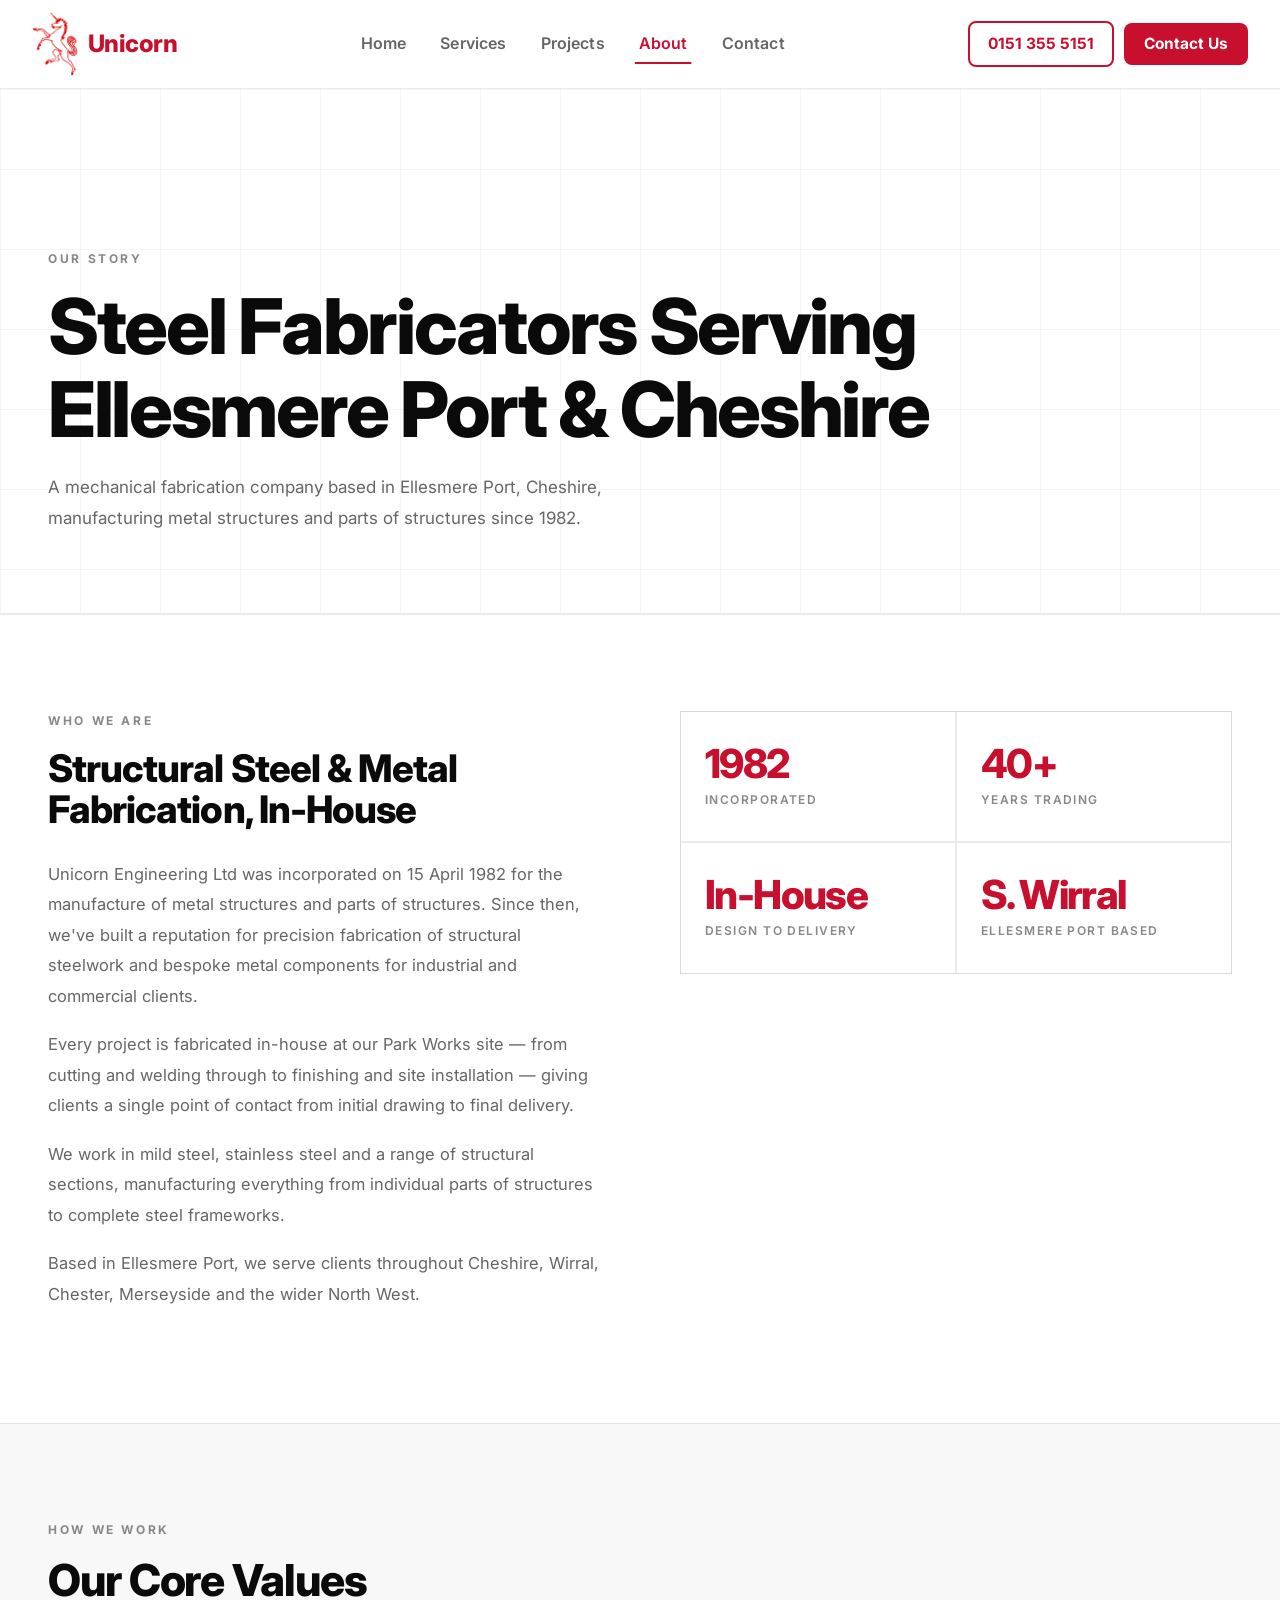
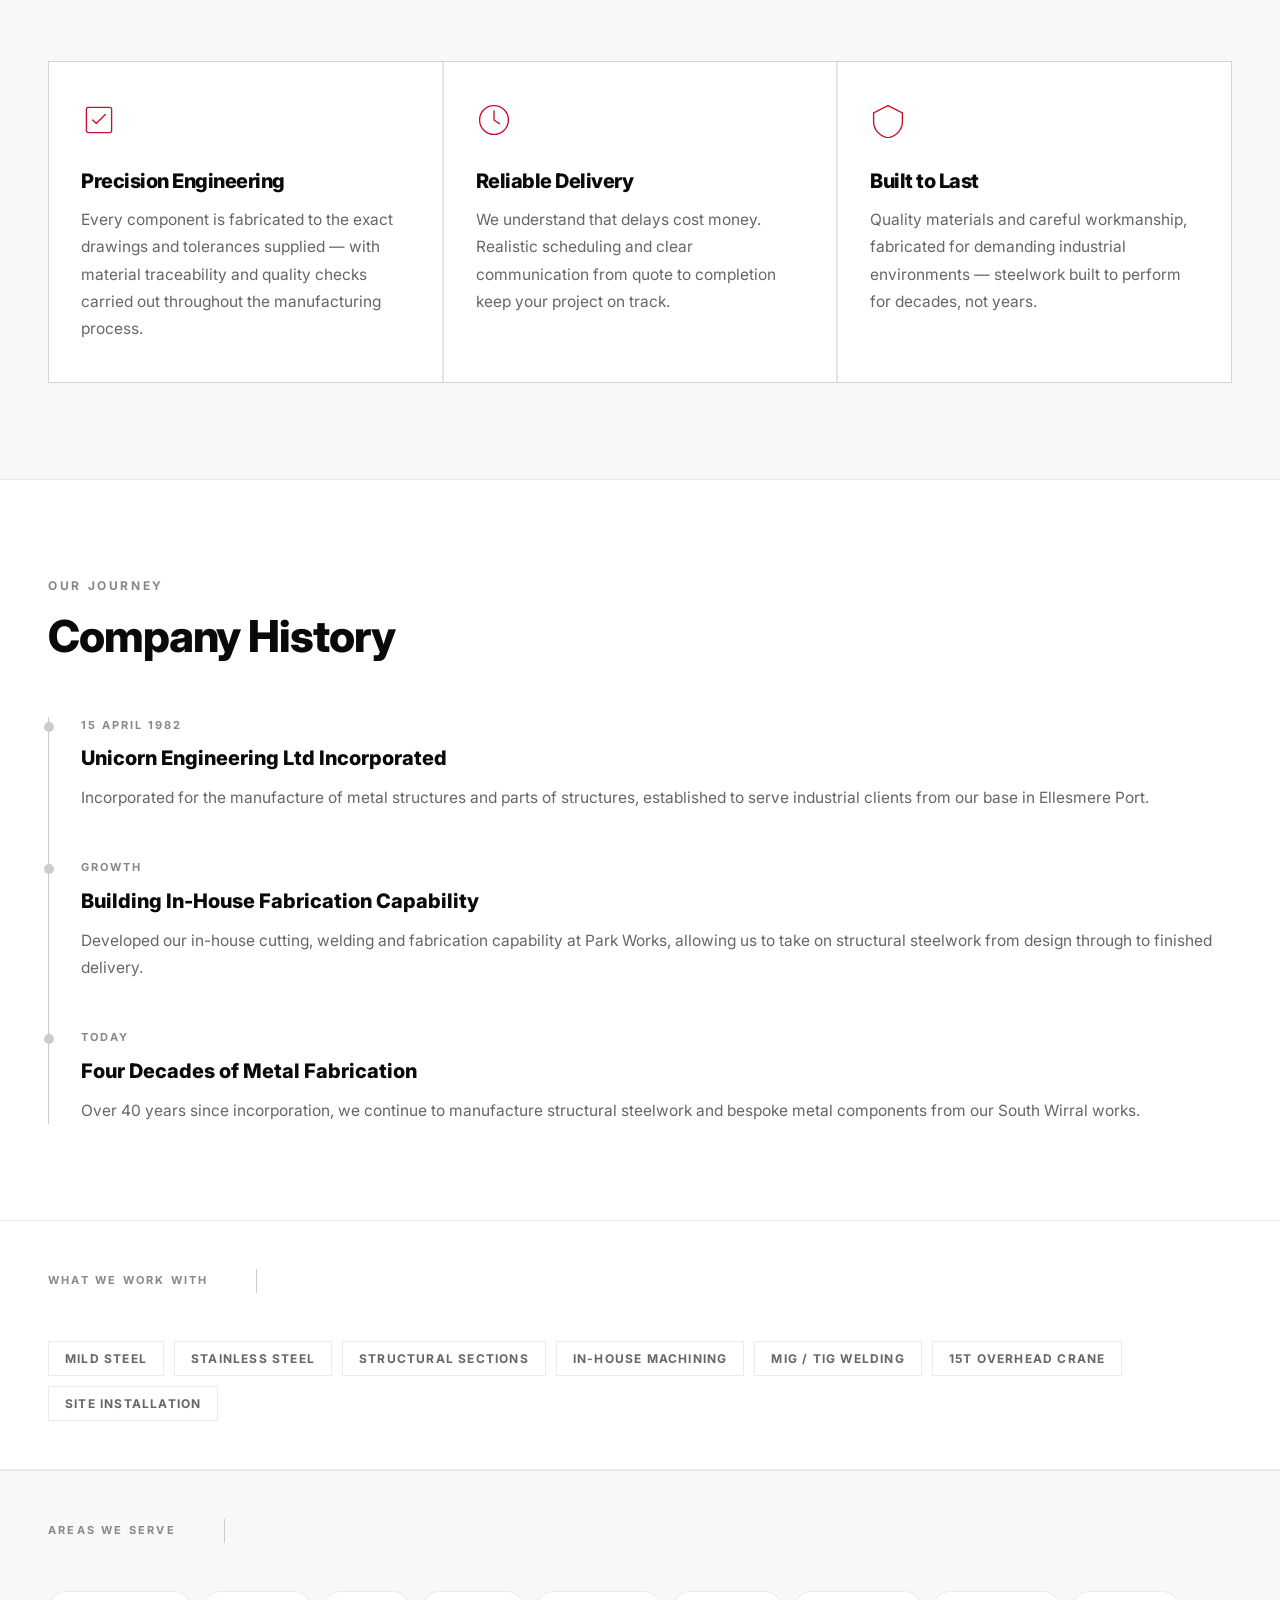
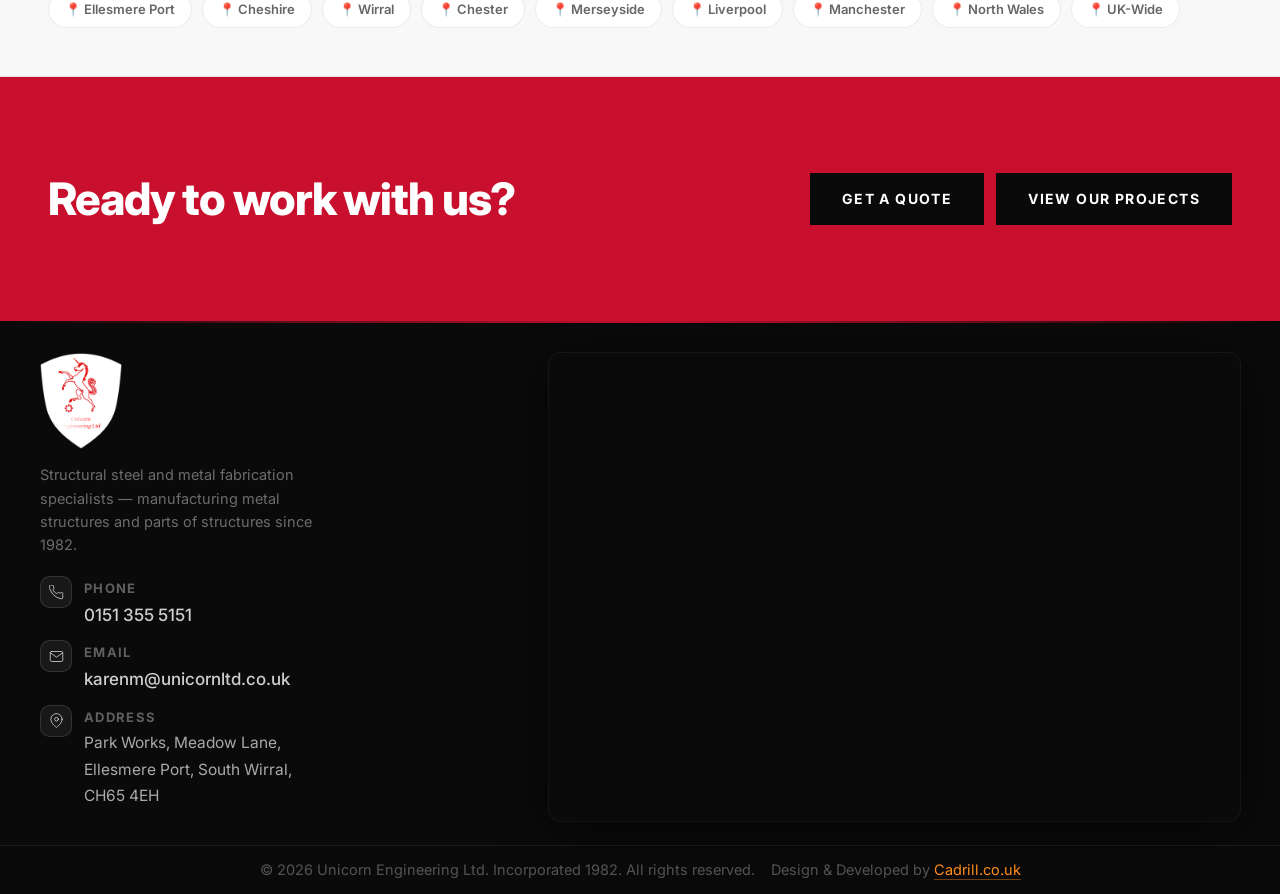
==== about.html @ fc89bd26 "SEO: add Ellesmere Port alongside Cheshire in titles and H1s Titles/H1s previously led with Cheshire" ====
<!DOCTYPE html>
<html lang="en">
<head>
  <meta charset="UTF-8" />
  <meta name="viewport" content="width=device-width, initial-scale=1.0" />
  <title>About Us — Steel Fabricators Serving Ellesmere Port &amp; Cheshire | Unicorn Engineering Ltd</title>
  <meta name="description" content="Unicorn Engineering Ltd — incorporated 15 April 1982, manufacturing metal structures and parts of structures from our Ellesmere Port works, serving Cheshire, Wirral and the North West." />
  <link rel="canonical" href="https://www.unicorn-ltd.co.uk/about" />
  <meta property="og:type" content="website" />
  <meta property="og:url" content="https://www.unicorn-ltd.co.uk/about" />
  <meta property="og:title" content="About Us — Steel Fabricators Serving Ellesmere Port &amp; Cheshire | Unicorn Engineering Ltd" />
  <meta property="og:description" content="Unicorn Engineering Ltd — incorporated 15 April 1982, manufacturing metal structures and parts of structures from our Ellesmere Port works, serving Cheshire, Wirral and the North West." />
  <meta property="og:image" content="https://www.unicorn-ltd.co.uk/images/og-image.png" />
  <meta property="og:image:width" content="1200" />
  <meta property="og:image:height" content="1200" />
  <meta name="twitter:card" content="summary_large_image" />
  <meta name="twitter:title" content="About Us — Steel Fabricators Serving Ellesmere Port &amp; Cheshire | Unicorn Engineering Ltd" />
  <meta name="twitter:description" content="Unicorn Engineering Ltd — incorporated 15 April 1982, manufacturing metal structures and parts of structures from our Ellesmere Port works, serving Cheshire, Wirral and the North West." />
  <meta name="twitter:image" content="https://www.unicorn-ltd.co.uk/images/og-image.png" />
  <link rel="stylesheet" href="css/style.css" />
  <link rel="icon" type="image/png" href="images/icon-unicorn.png" />
  <link href="https://fonts.googleapis.com/css2?family=Inter:wght@400;500;600;700;800&display=swap" rel="stylesheet" />
  <script type="application/ld+json">
  {
    "@context": "https://schema.org",
    "@type": "LocalBusiness",
    "@id": "https://www.unicorn-ltd.co.uk/#business",
    "name": "Unicorn Engineering Ltd",
    "image": "https://www.unicorn-ltd.co.uk/images/og-image.png",
    "url": "https://www.unicorn-ltd.co.uk/",
    "telephone": "+441513555151",
    "email": "karenm@unicornltd.co.uk",
    "description": "Unicorn Engineering Ltd manufactures metal structures and parts of structures in-house at Park Works, Ellesmere Port, Cheshire — structural steel fabrication, mechanical site and workshop services, and in-house machining since 1982.",
    "address": {
      "@type": "PostalAddress",
      "streetAddress": "Park Works, Meadow Lane",
      "addressLocality": "Ellesmere Port",
      "addressRegion": "Cheshire",
      "postalCode": "CH65 4EH",
      "addressCountry": "GB"
    },
    "areaServed": [
      { "@type": "AdministrativeArea", "name": "Cheshire" },
      "Ellesmere Port",
      "Wirral",
      "Chester",
      "Merseyside",
      "Liverpool",
      "Manchester",
      "North Wales"
    ],
    "openingHoursSpecification": {
      "@type": "OpeningHoursSpecification",
      "dayOfWeek": ["Monday", "Tuesday", "Wednesday", "Thursday", "Friday"],
      "opens": "07:00",
      "closes": "16:00"
    },
    "foundingDate": "1982-04-15"
  }
  </script>
</head>
<body>

  <header class="header">
    <div class="header__inner">
      <a href="/" class="header__logo">
        <img src="images/logo-unicorn-icon-red.png" alt="Unicorn Engineering Ltd" />
        <span class="header__logo-text">Unicorn</span>
      </a>
      <nav class="nav">
        <ul class="nav__list">
          <li><a href="/"    class="nav__link">Home</a></li>
          <li><a href="/services" class="nav__link">Services</a></li>
          <li><a href="/projects" class="nav__link">Projects</a></li>
          <li><a href="/about"    class="nav__link nav__link--active">About</a></li>
          <li><a href="/contact"  class="nav__link">Contact</a></li>
        </ul>
      </nav>
      <div class="header__actions">
        <a href="tel:+441513555151" class="header__phone">0151 355 5151</a>
        <a href="/contact" class="header__cta">Contact Us</a>
        <button class="header__burger" aria-label="Menu" onclick="openMobileNav()"><span></span><span></span><span></span></button>
      </div>
    </div>
  </header>

  <div class="mobile-nav" id="mobileNav">
    <div class="mobile-nav__head">
      <img src="images/logo-unicorn.png" class="mobile-nav__logo" alt="Unicorn Engineering Ltd" />
      <button class="mobile-nav__close" onclick="closeMobileNav()" aria-label="Close menu">✕</button>
    </div>
    <nav class="mobile-nav__links">
      <a href="/"    class="mobile-nav__link">Home</a>
      <a href="/services" class="mobile-nav__link">Services</a>
      <a href="/projects" class="mobile-nav__link">Projects</a>
      <a href="/about"    class="mobile-nav__link mobile-nav__link--active">About</a>
      <a href="/contact"  class="mobile-nav__link">Contact</a>
    </nav>
    <div class="mobile-nav__footer">
      <a href="tel:+441513555151" class="mobile-nav__phone">0151 355 5151</a>
      <a href="/contact" class="mobile-nav__cta">Contact Us</a>
    </div>
  </div>


  <section class="page-hero">
    <div class="container page-hero__inner">
      <span class="eyebrow">Our Story</span>
      <h1 class="page-hero__title">Steel Fabricators Serving Ellesmere Port &amp; Cheshire</h1>
      <p class="page-hero__sub">A mechanical fabrication company based in Ellesmere Port, Cheshire, manufacturing metal structures and parts of structures since 1982.</p>
    </div>
  </section>

  <!-- INTRO -->
  <section class="about-intro">
    <div class="container">
      <div class="about-intro__inner">
        <div>
          <span class="eyebrow">Who We Are</span>
          <h2 class="about-intro__title">Structural Steel &amp; Metal Fabrication, In-House</h2>
          <p class="about-intro__body">Unicorn Engineering Ltd was incorporated on 15 April 1982 for the manufacture of metal structures and parts of structures. Since then, we've built a reputation for precision fabrication of structural steelwork and bespoke metal components for industrial and commercial clients.</p>
          <p class="about-intro__body">Every project is fabricated in-house at our Park Works site — from cutting and welding through to finishing and site installation — giving clients a single point of contact from initial drawing to final delivery.</p>
          <p class="about-intro__body">We work in mild steel, stainless steel and a range of structural sections, manufacturing everything from individual parts of structures to complete steel frameworks.</p>
          <p class="about-intro__body">Based in Ellesmere Port, we serve clients throughout Cheshire, Wirral, Chester, Merseyside and the wider North West.</p>
        </div>
        <div class="about-mini-stats">
          <div class="about-mini-stat">
            <div class="about-mini-stat__num">1982</div>
            <div class="about-mini-stat__label">Incorporated</div>
          </div>
          <div class="about-mini-stat">
            <div class="about-mini-stat__num">40+</div>
            <div class="about-mini-stat__label">Years Trading</div>
          </div>
          <div class="about-mini-stat">
            <div class="about-mini-stat__num">In-House</div>
            <div class="about-mini-stat__label">Design to Delivery</div>
          </div>
          <div class="about-mini-stat">
            <div class="about-mini-stat__num">S. Wirral</div>
            <div class="about-mini-stat__label">Ellesmere Port Based</div>
          </div>
        </div>
      </div>
    </div>
  </section>

  <!-- VALUES -->
  <section class="values-section">
    <div class="container">
      <span class="eyebrow">How We Work</span>
      <h2 style="font-size:clamp(28px,3.5vw,44px); font-weight:800; color:var(--black); letter-spacing:-0.025em;">Our Core Values</h2>
      <div class="values-grid">
        <div class="value-card">
          <svg class="value-card__icon" viewBox="0 0 40 40" fill="none">
            <rect x="6" y="6" width="28" height="28" rx="2" stroke="currentColor" stroke-width="1.5"/>
            <path d="M13 20l4 4 10-10" stroke="currentColor" stroke-width="1.5" stroke-linecap="round" stroke-linejoin="round"/>
          </svg>
          <h3 class="value-card__title">Precision Engineering</h3>
          <p class="value-card__body">Every component is fabricated to the exact drawings and tolerances supplied — with material traceability and quality checks carried out throughout the manufacturing process.</p>
        </div>
        <div class="value-card">
          <svg class="value-card__icon" viewBox="0 0 40 40" fill="none">
            <circle cx="20" cy="20" r="16" stroke="currentColor" stroke-width="1.5"/>
            <path d="M20 10v10l6 4" stroke="currentColor" stroke-width="1.5" stroke-linecap="round"/>
          </svg>
          <h3 class="value-card__title">Reliable Delivery</h3>
          <p class="value-card__body">We understand that delays cost money. Realistic scheduling and clear communication from quote to completion keep your project on track.</p>
        </div>
        <div class="value-card">
          <svg class="value-card__icon" viewBox="0 0 40 40" fill="none">
            <path d="M20 4L4 12v10c0 9 7 16 16 18 9-2 16-9 16-18V12L20 4z" stroke="currentColor" stroke-width="1.5"/>
          </svg>
          <h3 class="value-card__title">Built to Last</h3>
          <p class="value-card__body">Quality materials and careful workmanship, fabricated for demanding industrial environments — steelwork built to perform for decades, not years.</p>
        </div>
      </div>
    </div>
  </section>

  <!-- TIMELINE -->
  <section class="timeline-section">
    <div class="container">
      <span class="eyebrow">Our Journey</span>
      <h2 style="font-size:clamp(28px,3.5vw,44px); font-weight:800; color:var(--black); letter-spacing:-0.025em;">Company History</h2>
      <div class="timeline">
        <div class="tl-item">
          <div class="tl-item__year">15 April 1982</div>
          <div class="tl-item__title">Unicorn Engineering Ltd Incorporated</div>
          <div class="tl-item__body">Incorporated for the manufacture of metal structures and parts of structures, established to serve industrial clients from our base in Ellesmere Port.</div>
        </div>
        <div class="tl-item">
          <div class="tl-item__year">Growth</div>
          <div class="tl-item__title">Building In-House Fabrication Capability</div>
          <div class="tl-item__body">Developed our in-house cutting, welding and fabrication capability at Park Works, allowing us to take on structural steelwork from design through to finished delivery.</div>
        </div>
        <div class="tl-item">
          <div class="tl-item__year">Today</div>
          <div class="tl-item__title">Four Decades of Metal Fabrication</div>
          <div class="tl-item__body">Over 40 years since incorporation, we continue to manufacture structural steelwork and bespoke metal components from our South Wirral works.</div>
        </div>
      </div>
    </div>
  </section>

  <!-- CAPABILITIES -->
  <section class="certs-strip">
    <div class="container">
      <div class="certs-strip__inner">
        <span class="certs-strip__label">What We Work With</span>
        <div class="certs-strip__divider"></div>
        <div class="certs-strip__items">
          <span class="cert-badge">Mild Steel</span>
          <span class="cert-badge">Stainless Steel</span>
          <span class="cert-badge">Structural Sections</span>
          <span class="cert-badge">In-House Machining</span>
          <span class="cert-badge">MIG / TIG Welding</span>
          <span class="cert-badge">15T Overhead Crane</span>
          <span class="cert-badge">Site Installation</span>
        </div>
      </div>
    </div>
  </section>

  <section class="areas-strip">
    <div class="container">
      <div class="areas-strip__inner">
        <span class="areas-strip__label">Areas We Serve</span>
        <div class="areas-strip__divider"></div>
        <div class="areas-strip__items">
          <span class="area-badge">📍 Ellesmere Port</span>
          <span class="area-badge">📍 Cheshire</span>
          <span class="area-badge">📍 Wirral</span>
          <span class="area-badge">📍 Chester</span>
          <span class="area-badge">📍 Merseyside</span>
          <span class="area-badge">📍 Liverpool</span>
          <span class="area-badge">📍 Manchester</span>
          <span class="area-badge">📍 North Wales</span>
          <span class="area-badge">📍 UK-Wide</span>
        </div>
      </div>
    </div>
  </section>

  <section class="cta-band">
    <div class="container">
      <div class="cta-band__inner">
        <h2 class="cta-band__title">Ready to work with us?</h2>
        <div class="cta-band__actions">
          <a href="/contact" class="btn btn--dark">Get a Quote</a>
          <a href="/projects" class="btn btn--dark" style="border-color:rgba(0,0,0,0.15);">View Our Projects</a>
        </div>
      </div>
    </div>
  </section>

  <footer class="footer">
    <div class="footer__inner">
      <div class="footer__contact">
        <img src="images/logo-unicorn-footer.png" class="footer__logo" alt="Unicorn Engineering Ltd" />
        <p class="footer__tagline">Structural steel and metal fabrication specialists — manufacturing metal structures and parts of structures since 1982.</p>
        <a href="tel:+441513555151" class="footer__contact-item">
          <span class="footer__contact-icon">
            <svg viewBox="0 0 24 24" fill="none" width="15" height="15" stroke="currentColor" stroke-width="1.5" stroke-linecap="round" stroke-linejoin="round"><path d="M22 16.92v3a2 2 0 01-2.18 2 19.79 19.79 0 01-8.63-3.07A19.5 19.5 0 013.07 9.8 19.79 19.79 0 01.04 1.22 2 2 0 012 .04h3a2 2 0 012 1.72 12.84 12.84 0 00.7 2.81 2 2 0 01-.45 2.11L6.09 7.91a16 16 0 006 6l1.27-1.27a2 2 0 012.11-.45 12.84 12.84 0 002.81.7A2 2 0 0122 14.92z"/></svg>
          </span>
          <span class="footer__contact-text">
            <span class="footer__label">Phone</span>
            <span class="footer__value">0151 355 5151</span>
          </span>
        </a>
        <a href="mailto:karenm@unicornltd.co.uk" class="footer__contact-item">
          <span class="footer__contact-icon">
            <svg viewBox="0 0 24 24" fill="none" width="15" height="15" stroke="currentColor" stroke-width="1.5" stroke-linecap="round" stroke-linejoin="round"><path d="M4 4h16c1.1 0 2 .9 2 2v12c0 1.1-.9 2-2 2H4c-1.1 0-2-.9-2-2V6c0-1.1.9-2 2-2z"/><polyline points="22,6 12,13 2,6"/></svg>
          </span>
          <span class="footer__contact-text">
            <span class="footer__label">Email</span>
            <span class="footer__value">karenm@unicornltd.co.uk</span>
          </span>
        </a>
        <div class="footer__contact-item">
          <span class="footer__contact-icon">
            <svg viewBox="0 0 24 24" fill="none" width="15" height="15" stroke="currentColor" stroke-width="1.5" stroke-linecap="round" stroke-linejoin="round"><path d="M21 10c0 7-9 13-9 13S3 17 3 10a9 9 0 1118 0z"/><circle cx="12" cy="10" r="3"/></svg>
          </span>
          <span class="footer__contact-text">
            <span class="footer__label">Address</span>
            <address class="footer__address">Park Works, Meadow Lane,<br />Ellesmere Port, South Wirral,<br />CH65 4EH</address>
          </span>
        </div>
      </div>
      <div class="footer__map">
        <iframe src="https://www.google.com/maps?cid=5443946622606818586&z=17&output=embed" width="100%" height="100%" style="border:0;" allowfullscreen="" loading="lazy" referrerpolicy="no-referrer-when-downgrade"></iframe>
      </div>
    </div>

    <div class="footer__bottom" style="justify-content:center; gap:16px; flex-wrap:wrap;">
      <p>&copy; 2026 Unicorn Engineering Ltd. Incorporated 1982. All rights reserved.</p>
      <p>Design &amp; Developed by <a href="https://cadrill.co.uk" class="footer__policy-link" target="_blank" rel="noopener">Cadrill.co.uk</a></p>
    </div>
  </footer>

  <script>
    function openMobileNav() {
      document.getElementById('mobileNav').classList.add('is-open');
      document.body.style.overflow = 'hidden';
    }
    function closeMobileNav() {
      document.getElementById('mobileNav').classList.remove('is-open');
      document.body.style.overflow = '';
    }
  </script>
</body>
</html>
---- css/style.css ----
/* ======================================
   UNICORN ENGINEERING LTD — Global Styles
   Clean White Industrial — Red
   ====================================== */

*, *::before, *::after { box-sizing: border-box; margin: 0; padding: 0; }

:root {
  --black:   #0a0a0a;
  --dark:    #111111;
  --grey-8:  #1a1a1a;
  --grey-6:  #444444;
  --grey-5:  #666666;
  --grey-4:  #888888;
  --grey-3:  #aaaaaa;
  --grey-2:  #cccccc;
  --grey-1:  #f0f0f0;
  --grey-0:  #f8f8f8;
  --white:   #ffffff;
  --border:  rgba(0,0,0,0.08);
  --border-s: rgba(0,0,0,0.05);
  --primary:      #c8102e;
  --primary-dark: #96001f;
}

html { scroll-behavior: smooth; }

body {
  font-family: 'Inter', 'Helvetica Neue', Arial, sans-serif;
  font-size: 18px;
  line-height: 1.6;
  color: var(--black);
  background: var(--white);
  -webkit-font-smoothing: antialiased;
}

img { display: block; max-width: 100%; }
a { color: inherit; text-decoration: none; }
address { font-style: normal; }

h1, h2, h3, h4 { line-height: 1.08; letter-spacing: -0.025em; }

.container {
  max-width: 1280px;
  margin: 0 auto;
  padding: 0 48px;
}

/* ── Eyebrow ── */
.eyebrow {
  font-size: 12px;
  font-weight: 700;
  letter-spacing: 0.22em;
  text-transform: uppercase;
  color: var(--grey-4);
  display: block;
  margin-bottom: 18px;
}
.eyebrow--light { color: var(--grey-4); }

/* ── Buttons ── */
.btn {
  display: inline-flex;
  align-items: center;
  gap: 10px;
  padding: 15px 32px;
  font-size: 14px;
  font-weight: 700;
  letter-spacing: 0.1em;
  text-transform: uppercase;
  border: none;
  cursor: pointer;
  transition: all 0.22s;
  white-space: nowrap;
  text-decoration: none;
}
.btn--white {
  background: var(--black);
  color: var(--white);
}
.btn--white:hover { background: var(--grey-8); transform: translateY(-1px); }
.btn--ghost {
  background: transparent;
  color: var(--black);
  border: 1.5px solid rgba(0,0,0,0.2);
}
.btn--ghost:hover { border-color: var(--primary); color: var(--primary); background: rgba(200,16,46,0.04); }
.btn--dark {
  background: var(--black);
  color: var(--white);
}
.btn--dark:hover { background: var(--grey-8); transform: translateY(-1px); }
.btn--outline-dark {
  background: transparent;
  color: #ffffff;
  border: 1.5px solid rgba(255,255,255,0.3);
}
.btn--outline-dark:hover { border-color: #ffffff; background: rgba(255,255,255,0.08); }

/* ======================================
   HEADER / NAV
   ====================================== */

.header {
  background: rgba(255,255,255,0.92);
  backdrop-filter: blur(14px);
  -webkit-backdrop-filter: blur(14px);
  border-bottom: 1px solid rgba(0,0,0,0.08);
  position: sticky;
  top: 0;
  z-index: 100;
  width: 100%;
}
.header__inner {
  max-width: 1280px;
  margin: 0 auto;
  padding: 0 32px;
  height: 88px;
  display: flex;
  align-items: center;
  justify-content: space-between;
  gap: 24px;
}
.header__logo { display: flex; align-items: center; gap: 10px; text-decoration: none; }
.header__logo img {
  height: 64px;
  width: auto;
  display: block;
  filter: none;
}
.header__logo-text {
  font-size: 24px;
  font-weight: 800;
  letter-spacing: -0.02em;
  color: var(--primary);
  white-space: nowrap;
}
.nav { flex: 1; display: flex; justify-content: center; }
.nav__list {
  display: flex;
  list-style: none;
  align-items: center;
  gap: 2px;
}
.nav__link {
  position: relative;
  display: flex;
  align-items: center;
  padding: 9px 16px;
  color: var(--grey-5);
  text-decoration: none;
  font-size: 16px;
  font-weight: 600;
  letter-spacing: 0.01em;
  border-radius: 8px;
  white-space: nowrap;
  transition: color 0.22s;
}
.nav__link::after {
  content: '';
  position: absolute;
  bottom: 2px;
  left: 50%;
  transform: translateX(-50%) scaleX(0);
  width: calc(100% - 24px);
  height: 2px;
  background: var(--primary);
  border-radius: 2px;
  transition: transform 0.25s cubic-bezier(0.4,0,0.2,1);
}
.nav__link:hover { color: var(--primary); }
.nav__link:hover::after { transform: translateX(-50%) scaleX(1); }
.nav__link--active { color: var(--primary); }
.nav__link--active::after { transform: translateX(-50%) scaleX(1); }

.header__actions {
  display: flex;
  align-items: center;
  gap: 10px;
  flex-shrink: 0;
}
.header__phone {
  font-size: 15.5px;
  font-weight: 700;
  color: var(--primary);
  text-decoration: none;
  border: 2px solid var(--primary);
  padding: 9px 18px;
  border-radius: 8px;
  transition: background 0.2s, color 0.2s;
}
.header__phone:hover {
  background: var(--primary);
  color: #ffffff;
}
.header__cta {
  font-size: 15.5px;
  font-weight: 700;
  color: #ffffff;
  background: var(--primary);
  padding: 9px 20px;
  border-radius: 8px;
  text-decoration: none;
  transition: background 0.2s, transform 0.2s, box-shadow 0.2s;
  white-space: nowrap;
}
.header__cta:hover {
  background: var(--primary-dark);
  transform: translateY(-1px);
  box-shadow: 0 6px 18px rgba(200,16,46,0.3);
}

.header__burger {
  display: none;
  flex-direction: column;
  gap: 5px;
  background: none;
  border: none;
  cursor: pointer;
  padding: 4px;
}
.header__burger span {
  display: block;
  width: 22px; height: 2px;
  background: var(--primary);
  transition: transform 0.3s, opacity 0.3s;
}

/* ======================================
   HERO
   ====================================== */

.hero {
  aspect-ratio: 1376 / 668;
  overflow: hidden;
  position: relative;
  background: #0a0a0a;
}

.hero__bg {
  position: absolute;
  inset: 0;
  background-image: url("../images/Unicorn Engineering Ltd - hero-crop.jpg");
  background-size: 100% 100%;
  background-position: center;
  filter: grayscale(0.25) contrast(1.08) saturate(1.05);
  z-index: 0;
}
.hero__bg::after {
  content: '';
  position: absolute;
  inset: 0;
  background:
    linear-gradient(rgba(255,255,255,0.09) 1px, transparent 1px),
    linear-gradient(90deg, rgba(255,255,255,0.09) 1px, transparent 1px),
    linear-gradient(190deg, rgba(10,10,10,0.15) 0%, rgba(200,16,46,0.2) 50%, rgba(10,10,10,0.55) 100%);
  background-size: 26px 26px, 26px 26px, 100% 100%;
  mix-blend-mode: multiply;
}

.hero__accent-bar {
  position: absolute;
  left: 0;
  right: 0;
  top: 46%;
  bottom: 0;
  z-index: 1;
  pointer-events: none;
  border-top: 4px solid rgba(255,255,255,0.92);
  background: var(--primary);
}

/* ── Hero gallery (dynamic photo box overlaid on the hero photo) ── */
.hero-gallery {
  position: absolute;
  left: 4.5%;
  top: 28%;
  width: 42%;
  z-index: 2;
  border-radius: 10px;
  overflow: hidden;
  box-shadow: 0 24px 60px rgba(0,0,0,0.55), 0 0 0 3px rgba(200,16,46,0.85), 0 0 0 7px rgba(255,255,255,0.12);
}
.hero-gallery__photo {
  position: relative;
  aspect-ratio: 16 / 9;
}
.hero-gallery__slide {
  position: absolute;
  inset: 0;
  background-size: cover;
  background-position: center;
  opacity: 0;
  transform: scale(1.12);
  transition: opacity 1.1s ease, transform 6.5s ease;
}
.hero-gallery__slide.is-active {
  opacity: 1;
  transform: scale(1);
  z-index: 1;
}
.hero-gallery__frame {
  position: absolute;
  inset: 0;
  z-index: 2;
  pointer-events: none;
  box-shadow: inset 0 0 30px rgba(0,0,0,0.35);
}

/* Caption bar — deliberately separate from the photo so text never
   competes with the image or its inset shadow for visibility */
.hero-gallery__bar {
  position: relative;
  display: flex;
  align-items: center;
  justify-content: space-between;
  gap: 16px;
  padding: 16px 20px;
  min-height: 76px;
  background: #ffffff;
}
.hero-gallery__caption {
  display: none;
  flex-direction: column;
  gap: 4px;
}
.hero-gallery__caption.is-active {
  display: flex;
  animation: heroCaptionIn 0.5s cubic-bezier(0.2, 0.8, 0.2, 1);
}
@keyframes heroCaptionIn {
  from { opacity: 0; transform: translateY(10px); }
  to   { opacity: 1; transform: translateY(0); }
}
.hero-gallery__cat {
  font-size: 12px; font-weight: 900;
  letter-spacing: 0.14em; text-transform: uppercase;
  color: var(--primary);
}
.hero-gallery__title {
  font-size: clamp(19px, 2vw, 26px); font-weight: 900;
  color: #0a0a0a;
  line-height: 1.15;
}
.hero-gallery__dots {
  display: flex;
  gap: 7px;
  flex-shrink: 0;
}
.hero-gallery__dot {
  width: 8px; height: 8px;
  border-radius: 50%;
  background: rgba(10,10,10,0.18);
  border: none;
  padding: 0;
  cursor: pointer;
  transition: background 0.2s, transform 0.2s;
}
.hero-gallery__dot:hover { background: rgba(10,10,10,0.35); }
.hero-gallery__dot.is-active { background: var(--primary); transform: scale(1.3); }

@media (max-width: 768px) {
  .hero-gallery { display: none; }
}

/* ── Hero intro (business intro text overlaid on the hero photo, right side) ── */
.hero-intro {
  position: absolute;
  left: 53%;
  right: 4%;
  top: 50%;
  z-index: 2;
  padding: 0 0 0 20px;
  border-left: 3px solid var(--primary);
}
.hero-intro__eyebrow {
  font-size: 14px;
  font-weight: 700;
  letter-spacing: 0.16em;
  text-transform: uppercase;
  color: rgba(255,255,255,0.8);
  margin-bottom: 12px;
}
.hero-intro__title {
  font-size: clamp(26px, 3.1vw, 44px);
  font-weight: 800;
  line-height: 1.14;
  color: #ffffff;
  letter-spacing: -0.02em;
  margin-bottom: 14px;
}
.hero-intro__title span { color: #0a0a0a; }
.hero-intro__body {
  font-size: clamp(15px, 1.35vw, 18px);
  line-height: 1.65;
  color: rgba(255,255,255,0.88);
  margin-bottom: 20px;
}
.hero-intro__cta {
  display: inline-flex;
  align-items: center;
  gap: 8px;
  padding: 13px 26px;
  font-size: 14px;
  font-weight: 700;
  letter-spacing: 0.08em;
  text-transform: uppercase;
  background: #0a0a0a;
  color: #ffffff;
  border-radius: 6px;
  text-decoration: none;
  box-shadow: 0 10px 24px rgba(0,0,0,0.4);
  transition: background 0.2s, transform 0.2s;
}
.hero-intro__cta:hover { background: #1a1a1a; transform: translateY(-1px); }

@media (max-width: 1024px) {
  .hero-intro__body { display: none; }
}

.hero__inner {
  position: relative;
  z-index: 1;
  max-width: 1280px;
  margin: 0 auto;
  padding: 0 32px;
  display: flex;
  align-items: center;
}

.hero__content {
  flex: 1;
  max-width: 620px;
}

.hero__eyebrow {
  font-size: 13px;
  font-weight: 700;
  letter-spacing: 0.18em;
  text-transform: uppercase;
  color: rgba(255,255,255,0.65);
  margin-bottom: 20px;
}

.hero__heading {
  font-size: clamp(40px, 4.5vw, 66px);
  font-weight: 800;
  line-height: 1.08;
  color: #ffffff;
  margin-bottom: 20px;
  letter-spacing: -0.03em;
}

.hero__heading-accent { color: var(--primary); }

.hero__body {
  font-size: 17.5px;
  line-height: 1.8;
  color: rgba(255,255,255,0.75);
  margin-bottom: 32px;
  max-width: 460px;
}

.hero__actions { display: flex; gap: 12px; margin-bottom: 48px; }

.hero__stats {
  display: grid;
  grid-template-columns: repeat(4, 1fr);
  border-top: 1px solid rgba(255,255,255,0.15);
  padding-top: 0;
}
.hero__stat {
  padding: 24px 0;
  border-right: 1px solid rgba(255,255,255,0.15);
  padding-right: 16px;
}
.hero__stat:last-child { border-right: none; }
.hero__stat-num {
  font-size: 30px; font-weight: 800;
  color: var(--primary);
  letter-spacing: -0.04em;
  line-height: 1; margin-bottom: 5px;
}
.hero__stat-label {
  font-size: 11px; font-weight: 600;
  letter-spacing: 0.12em; text-transform: uppercase;
  color: rgba(255,255,255,0.55);
}

/* ======================================
   SERVICES GRID (homepage)
   ====================================== */

.services-section {
  background: var(--grey-0);
  padding: 112px 0;
  border-top: 1px solid var(--border);
}
.section-head {
  display: flex;
  align-items: flex-end;
  justify-content: space-between;
  margin-bottom: 64px;
  gap: 32px;
}
.section-head__title {
  font-size: clamp(34px, 4vw, 54px);
  font-weight: 800;
  color: var(--black);
  max-width: 500px;
}
.section-head__link {
  font-size: 13px; font-weight: 700;
  letter-spacing: 0.1em; text-transform: uppercase;
  color: var(--grey-4);
  display: flex; align-items: center; gap: 10px;
  flex-shrink: 0;
  transition: color 0.2s;
}
.section-head__link::after { content: '→'; font-size: 16px; }
.section-head__link:hover { color: var(--primary); }

.services-grid {
  display: grid;
  grid-template-columns: repeat(4, 1fr);
  gap: 20px;
}
.svc-card {
  background: var(--white);
  display: block;
  text-decoration: none;
  position: relative;
  overflow: hidden;
  transition: background 0.3s;
  border: 1px solid var(--border-s);
  border-radius: 16px;
}
.svc-card:hover { background: var(--grey-1); }
.svc-card__img-wrap {
  width: 100%;
  aspect-ratio: 3/4;
  overflow: hidden;
  background: var(--grey-1);
  position: relative;
}
.svc-card__img-wrap img {
  width: 100%; height: 100%;
  object-fit: cover;
  transition: transform 0.5s ease;
}
.svc-card:hover .svc-card__img-wrap img { transform: scale(1.04); }
.svc-card__img-placeholder {
  width: 100%; height: 100%;
  display: flex; align-items: center; justify-content: center;
  background: var(--grey-1);
  position: relative; overflow: hidden;
}
.svc-card__img-placeholder::before {
  content: '';
  position: absolute; inset: 0;
  background-image:
    linear-gradient(rgba(0,0,0,0.04) 1px, transparent 1px),
    linear-gradient(90deg, rgba(0,0,0,0.04) 1px, transparent 1px);
  background-size: 32px 32px;
}
.svc-card__img-label {
  font-size: 11px; font-weight: 700;
  letter-spacing: 0.18em; text-transform: uppercase;
  color: var(--grey-3);
  position: relative; z-index: 1;
}

.svc-card__body {
  padding: 32px 36px 40px;
  border-top: 1px solid var(--border);
}
.svc-card__num {
  font-size: 12px; font-weight: 700;
  letter-spacing: 0.15em;
  color: var(--grey-4);
  margin-bottom: 12px;
}
.svc-card__title {
  font-size: 24px; font-weight: 800;
  color: var(--black);
  margin-bottom: 12px; line-height: 1.2;
}
.svc-card__desc {
  font-size: 15.5px;
  color: var(--grey-5);
  line-height: 1.7; margin-bottom: 20px;
}
.svc-card__arrow {
  font-size: 20px; color: var(--grey-4);
  transition: transform 0.25s, color 0.25s;
  display: inline-block;
}
.svc-card:hover .svc-card__arrow { transform: translateX(6px); color: var(--primary); }

/* ======================================
   PROCESS STRIP
   ====================================== */

@keyframes marquee {
  0%   { transform: translateX(0); }
  100% { transform: translateX(-25%); }
}

.process-strip {
  background: #0a0a0a;
  border-bottom: 1px solid rgba(255,255,255,0.07);
  display: flex;
  align-items: center;
  overflow: hidden;
  height: 52px;
  position: sticky;
  top: 88px;
  z-index: 99;
}
.process-strip__label {
  font-size: 11px; font-weight: 700;
  letter-spacing: 0.2em; text-transform: uppercase;
  color: rgba(255,255,255,0.3);
  white-space: nowrap;
  padding: 0 32px 0 48px;
  border-right: 1px solid rgba(255,255,255,0.08);
  flex-shrink: 0;
  height: 100%;
  display: flex;
  align-items: center;
}
.process-strip__track-wrap {
  flex: 1;
  overflow: hidden;
  height: 100%;
  display: flex;
  align-items: center;
}
.process-strip__track {
  display: flex;
  align-items: center;
  width: max-content;
  animation: marquee 24s linear infinite;
  will-change: transform;
}
.process-step {
  display: flex; align-items: center;
  gap: 14px; padding: 0 32px;
  border-right: 1px solid rgba(255,255,255,0.06);
}
.process-step__num {
  font-size: 11px; font-weight: 700;
  letter-spacing: 0.1em;
  color: rgba(255,255,255,0.2);
}
.process-step__name {
  font-size: 14px; font-weight: 600;
  letter-spacing: 0.04em;
  color: rgba(255,255,255,0.65);
  white-space: nowrap;
}
.process-step__arrow { font-size: 13px; color: rgba(255,255,255,0.2); }

/* ======================================
   PROJECT SHOWCASE (homepage, dynamic)
   ====================================== */

.showcase-section {
  background: var(--grey-0);
  padding: 112px 0;
  border-top: 1px solid var(--border);
}
.showcase-section__grid {
  display: grid;
  grid-template-columns: 1fr 1.35fr;
  gap: 64px;
  align-items: center;
}
.showcase-info { max-width: 480px; }
.showcase-desc {
  position: relative;
  margin: 28px 0 32px;
  min-height: 150px;
}
.showcase-desc__item { display: none; }
.showcase-desc__item.is-active { display: block; animation: showcaseFadeIn 0.5s ease; }
@keyframes showcaseFadeIn {
  from { opacity: 0; transform: translateY(8px); }
  to { opacity: 1; transform: translateY(0); }
}
.showcase-desc__cat {
  display: block;
  font-size: 11px; font-weight: 700;
  letter-spacing: 0.18em; text-transform: uppercase;
  color: var(--primary);
  margin-bottom: 10px;
}
.showcase-desc__title {
  font-size: clamp(22px, 2.2vw, 28px);
  font-weight: 800;
  color: var(--black);
  line-height: 1.15;
  margin-bottom: 12px;
}
.showcase-desc__text {
  font-size: 16px;
  line-height: 1.75;
  color: var(--grey-5);
}
.showcase-card {
  position: relative;
  aspect-ratio: 16/10;
  border-radius: 16px;
  overflow: hidden;
  box-shadow: 0 24px 64px rgba(0,0,0,0.45), 0 0 0 1px var(--border);
}
.showcase-slide {
  position: absolute;
  inset: 0;
  background-size: cover;
  background-position: center 25%;
  opacity: 0;
  transition: opacity 1.1s ease;
}
.showcase-slide.is-active { opacity: 1; z-index: 1; }
.showcase-slide::before {
  content: '';
  position: absolute;
  inset: 0;
  background: linear-gradient(to top, rgba(0,0,0,0.85) 0%, rgba(0,0,0,0.15) 45%, rgba(0,0,0,0.05) 100%);
}
.showcase-slide__info {
  position: absolute;
  left: 32px;
  bottom: 28px;
  z-index: 1;
  display: flex;
  flex-direction: column;
  gap: 4px;
}
.showcase-slide__cat {
  font-size: 11px; font-weight: 700;
  letter-spacing: 0.18em; text-transform: uppercase;
  color: var(--primary);
}
.showcase-slide__title {
  font-size: clamp(18px, 2.4vw, 26px);
  font-weight: 800;
  color: #ffffff;
}
.showcase-card__dots {
  position: absolute;
  right: 24px;
  bottom: 24px;
  z-index: 2;
  display: flex;
  gap: 8px;
}
.showcase-dot {
  width: 9px; height: 9px;
  border-radius: 50%;
  background: rgba(255,255,255,0.35);
  border: none;
  padding: 0;
  cursor: pointer;
  transition: background 0.2s, transform 0.2s;
}
.showcase-dot:hover { background: rgba(255,255,255,0.6); }
.showcase-dot.is-active { background: var(--primary); transform: scale(1.3); }

/* ======================================
   ABOUT SECTION
   ====================================== */

.about-section {
  background: var(--white);
  padding: 112px 0;
  border-top: 1px solid var(--border);
}
.about-section__inner {
  display: grid;
  grid-template-columns: 1fr 1fr;
  gap: 96px; align-items: start;
}
.about-section__title {
  font-size: clamp(32px, 3.5vw, 50px);
  font-weight: 800; color: var(--black);
  margin-bottom: 32px; line-height: 1.1;
}
.about-section__body {
  font-size: 17px; color: var(--grey-5);
  line-height: 1.85; margin-bottom: 20px;
}
.about-section__cta { margin-top: 36px; }
.about-stats {
  display: grid; grid-template-columns: 1fr 1fr;
  gap: 2px; background: var(--border);
  border: 1px solid var(--border);
}
.about-stat {
  background: var(--white);
  padding: 32px 28px;
}
.about-stat__num {
  font-size: 44px; font-weight: 800;
  color: var(--primary);
  letter-spacing: -0.04em; line-height: 1; margin-bottom: 6px;
}
.about-stat__label {
  font-size: 12px; font-weight: 600;
  letter-spacing: 0.12em; text-transform: uppercase;
  color: var(--grey-4);
}

/* ======================================
   INDUSTRIES
   ====================================== */

.industries-section {
  background: var(--grey-0);
  padding: 112px 0;
  border-top: 1px solid var(--border);
}
.industries-grid {
  display: grid; grid-template-columns: repeat(3, 1fr);
  gap: 2px; background: var(--border);
  border: 1px solid var(--border);
  margin-top: 56px;
}
.industry-item {
  background: var(--grey-0);
  padding: 28px;
  display: flex; align-items: center; gap: 18px;
  transition: background 0.2s;
  cursor: default;
}
.industry-item:hover { background: var(--white); }
.industry-item__num {
  font-size: 12px; font-weight: 700;
  letter-spacing: 0.1em; color: var(--grey-3);
  flex-shrink: 0; min-width: 24px;
}
.industry-item__name {
  font-size: 16px; font-weight: 600;
  color: var(--grey-6);
  transition: color 0.2s;
}
.industry-item:hover .industry-item__name { color: var(--primary); }

/* ======================================
   CERTIFICATIONS
   ====================================== */

.certs-strip {
  background: var(--white);
  padding: 48px 0;
  border-top: 1px solid var(--border);
  border-bottom: 1px solid var(--border);
}
.certs-strip__inner {
  display: flex; align-items: center;
  gap: 48px; flex-wrap: wrap;
}
.certs-strip__label {
  font-size: 11px; font-weight: 700;
  letter-spacing: 0.2em; text-transform: uppercase;
  color: var(--grey-4); flex-shrink: 0; white-space: nowrap;
}
.certs-strip__divider {
  width: 1px; height: 24px;
  background: var(--grey-2); flex-shrink: 0;
}
.certs-strip__items { display: flex; gap: 10px; flex-wrap: wrap; }
.cert-badge {
  padding: 7px 16px;
  border: 1px solid var(--border);
  font-size: 12px; font-weight: 700;
  letter-spacing: 0.1em; color: var(--grey-5);
  text-transform: uppercase;
  transition: border-color 0.2s, color 0.2s;
}
.cert-badge:hover { border-color: var(--primary); color: var(--primary); }

/* ======================================
   AREAS STRIP (about page)
   ====================================== */

.areas-strip {
  background: var(--grey-0);
  padding: 48px 0;
  border-top: 1px solid var(--border);
  border-bottom: 1px solid var(--border);
}
.areas-strip__inner {
  display: flex; align-items: center;
  gap: 48px; flex-wrap: wrap;
}
.areas-strip__label {
  font-size: 11px; font-weight: 700;
  letter-spacing: 0.2em; text-transform: uppercase;
  color: var(--grey-4); flex-shrink: 0; white-space: nowrap;
}
.areas-strip__divider {
  width: 1px; height: 24px;
  background: var(--grey-2); flex-shrink: 0;
}
.areas-strip__items { display: flex; gap: 10px; flex-wrap: wrap; }
.area-badge {
  padding: 7px 16px;
  border: 1px solid var(--border);
  border-radius: 999px;
  background: var(--white);
  font-size: 13px; font-weight: 600;
  color: var(--grey-5);
  transition: border-color 0.2s, color 0.2s;
}
.area-badge:hover { border-color: var(--primary); color: var(--primary); }

/* ======================================
   CTA BAND
   ====================================== */

.cta-band {
  background: var(--primary);
  padding: 96px 0;
}
.cta-band__inner {
  display: flex; align-items: center;
  justify-content: space-between; gap: 48px;
}
.cta-band__title {
  font-size: clamp(28px, 3.5vw, 46px);
  font-weight: 800; color: #ffffff;
  max-width: 560px;
  letter-spacing: -0.025em; line-height: 1.1;
}
.cta-band__actions { display: flex; gap: 12px; flex-shrink: 0; }

/* ======================================
   FOOTER
   ====================================== */

.footer {
  background: #0a0a0a;
  color: #d1d5db;
  position: relative;
  overflow: hidden;
}

.footer::before {
  content: '';
  position: absolute;
  top: 0; left: 0; right: 0;
  height: 2px;
  background: linear-gradient(90deg, transparent, var(--primary), transparent);
}

.footer__inner {
  max-width: 1280px;
  margin: 0 auto;
  padding: 32px 40px 24px;
  display: grid;
  grid-template-columns: 1fr 1.5fr;
  gap: 48px;
  align-items: stretch;
  position: relative;
  z-index: 1;
}

.footer__logo {
  height: 96px;
  width: auto;
  display: block;
  margin-bottom: 14px;
}
.footer__tagline {
  font-size: 14.5px;
  color: rgba(255,255,255,0.4);
  line-height: 1.6;
  margin-bottom: 20px;
  max-width: 300px;
}

.footer__contact-item {
  display: flex;
  align-items: flex-start;
  gap: 12px;
  margin-bottom: 12px;
  text-decoration: none;
  transition: opacity 0.2s;
}
.footer__contact-item:hover { opacity: 0.85; }

.footer__contact-icon {
  width: 32px; height: 32px;
  background: rgba(255,255,255,0.06);
  border: 1px solid rgba(255,255,255,0.12);
  border-radius: 10px;
  display: flex;
  align-items: center;
  justify-content: center;
  flex-shrink: 0;
  color: rgba(255,255,255,0.7);
  transition: background 0.2s, border-color 0.2s;
}
.footer__contact-item:hover .footer__contact-icon {
  background: rgba(255,255,255,0.12);
  border-color: rgba(255,255,255,0.22);
}

.footer__contact-text {
  display: flex;
  flex-direction: column;
  gap: 3px;
  padding-top: 2px;
}

.footer__label {
  display: block;
  font-size: 13px;
  font-weight: 700;
  color: rgba(255,255,255,0.35);
  text-transform: uppercase;
  letter-spacing: 0.1em;
}

.footer__value {
  font-size: 17px;
  color: rgba(255,255,255,0.8);
  text-decoration: none;
  line-height: 1.55;
  font-weight: 500;
  transition: color 0.2s;
}
.footer__value:hover { color: #fff; }

.footer__address {
  font-style: normal;
  color: rgba(255,255,255,0.65);
  line-height: 1.7;
  font-size: 15.5px;
  font-weight: 400;
}

.footer__map {
  height: 100%;
  min-height: 200px;
  border-radius: 12px;
  overflow: hidden;
  box-shadow: 0 8px 48px rgba(0,0,0,0.55), 0 0 0 1px rgba(255,255,255,0.07);
  position: relative;
}

.footer__brands {
  position: relative;
  z-index: 1;
  border-top: 1px solid rgba(255,255,255,0.07);
  padding: 16px 40px;
  max-width: 1280px;
  margin: 0 auto;
  width: 100%;
  box-sizing: border-box;
  display: flex;
  align-items: center;
  gap: 20px;
}

.footer__brands-label {
  font-size: 14px;
  font-weight: 700;
  color: rgba(255,255,255,0.3);
  text-transform: uppercase;
  letter-spacing: 0.12em;
  white-space: nowrap;
  flex-shrink: 0;
}

.footer__brand-logos {
  display: flex;
  flex-direction: row;
  align-items: stretch;
  gap: 12px;
  flex: 1;
}

.footer__brand-logo-item {
  flex: 1;
  display: flex;
  flex-direction: column;
  align-items: center;
  gap: 6px;
  text-decoration: none;
  background: rgba(255,255,255,0.04);
  border: 1px solid rgba(255,255,255,0.08);
  border-radius: 10px;
  padding: 10px 12px;
  transition: background 0.22s, border-color 0.22s, transform 0.22s;
}
.footer__brand-logo-item:hover {
  background: rgba(255,255,255,0.09);
  border-color: rgba(255,255,255,0.16);
  transform: translateY(-3px);
}
.footer__brand-logo-item--active {
  background: rgba(255,255,255,0.07);
  border-color: rgba(255,255,255,0.18);
}

.footer__brand-logo-item img {
  height: 28px;
  width: auto;
  display: block;
  object-fit: contain;
}

.footer__brand-def {
  font-size: 11px;
  color: rgba(255,255,255,0.35);
  text-transform: uppercase;
  letter-spacing: 0.08em;
  white-space: nowrap;
  text-align: center;
}

.footer__areas {
  position: relative;
  z-index: 1;
  border-top: 1px solid rgba(255,255,255,0.07);
  padding: 12px 40px;
  display: flex;
  flex-wrap: wrap;
  align-items: center;
  justify-content: center;
  gap: 8px 12px;
  max-width: 1280px;
  margin: 0 auto;
  width: 100%;
  box-sizing: border-box;
}

.footer__areas-label {
  font-size: 14px;
  font-weight: 700;
  color: rgba(255,255,255,0.3);
  text-transform: uppercase;
  letter-spacing: 0.12em;
  white-space: nowrap;
  margin-right: 4px;
}

.footer__areas-pills {
  display: flex;
  flex-wrap: wrap;
  gap: 6px;
  align-items: center;
}

.footer__area-pill {
  font-size: 13.5px;
  color: rgba(255,255,255,0.5);
  padding: 4px 13px;
  border: 1px solid rgba(255,255,255,0.1);
  border-radius: 20px;
  text-decoration: none;
  background: rgba(255,255,255,0.03);
  transition: background 0.2s, color 0.2s, border-color 0.2s;
}
.footer__area-pill--link:hover {
  background: rgba(255,255,255,0.1);
  border-color: rgba(255,255,255,0.22);
  color: #fff;
}

.footer__bottom {
  position: relative;
  z-index: 1;
  border-top: 1px solid rgba(255,255,255,0.07);
  padding: 12px 40px;
  display: flex;
  align-items: center;
  justify-content: space-between;
  max-width: 1280px;
  margin: 0 auto;
  width: 100%;
  box-sizing: border-box;
}

.footer__bottom p {
  font-size: 14.5px;
  color: rgba(255,255,255,0.3);
}

.footer__policy-link {
  font-size: 14.5px;
  color: #ff8c1a;
  text-decoration: none;
  transition: color 0.2s;
  border-bottom: 1px solid rgba(255,140,26,0.4);
  padding-bottom: 1px;
}
.footer__policy-link:hover { color: #ffa64d; border-color: #ffa64d; }

/* ======================================
   PAGE HERO (inner pages)
   ====================================== */

.page-hero {
  background: var(--white);
  padding: 160px 0 80px;
  position: relative;
  overflow: hidden;
  border-bottom: 1px solid var(--border);
}
.page-hero::before {
  content: '';
  position: absolute; inset: 0;
  background-image:
    linear-gradient(rgba(0,0,0,0.035) 1px, transparent 1px),
    linear-gradient(90deg, rgba(0,0,0,0.035) 1px, transparent 1px);
  background-size: 80px 80px;
}
.page-hero__inner { position: relative; z-index: 1; }
.page-hero__title {
  font-size: clamp(44px, 6vw, 78px);
  font-weight: 800; color: var(--black);
  margin: 16px 0 20px;
  letter-spacing: -0.03em;
}
.page-hero__sub {
  font-size: 17px; color: var(--grey-5);
  max-width: 560px; line-height: 1.8;
}

/* ======================================
   SERVICES DETAIL PAGE
   ====================================== */

.svc-detail { padding: 88px 0; border-bottom: 1px solid var(--border); }
.svc-detail:last-child { border-bottom: none; }
.svc-detail__inner { display: grid; grid-template-columns: 1fr 1fr; gap: 80px; align-items: start; }
.svc-detail--reverse .svc-detail__inner { direction: rtl; }
.svc-detail--reverse .svc-detail__inner > * { direction: ltr; }
.svc-detail--text-only .svc-detail__inner { grid-template-columns: 1fr; max-width: 720px; }
.svc-detail__num { font-size: 90px; font-weight: 800; color: rgba(200,16,46,0.06); line-height: 1; margin-bottom: -24px; }
.svc-detail__tag { font-size: 12px; font-weight: 700; letter-spacing: 0.2em; text-transform: uppercase; color: var(--grey-4); margin-bottom: 16px; display: block; margin-top: 8px; }
.svc-detail__title { font-size: 36px; font-weight: 800; color: var(--black); margin-bottom: 24px; }
.svc-detail__body { font-size: 16.5px; color: var(--grey-5); line-height: 1.85; margin-bottom: 20px; }
.svc-detail__list { list-style: none; display: flex; flex-direction: column; gap: 10px; margin-top: 8px; }
.svc-detail__list li { font-size: 15.5px; color: var(--grey-5); display: flex; align-items: flex-start; gap: 12px; }
.svc-detail__list li::before { content: '—'; color: var(--grey-3); flex-shrink: 0; margin-top: 1px; }
.svc-detail__img-box {
  background: var(--grey-1);
  border: 1px solid var(--border);
  aspect-ratio: 3/4;
  display: flex; align-items: center; justify-content: center;
  position: relative; overflow: hidden;
}
.svc-detail__img-box::before {
  content: '';
  position: absolute; inset: 0;
  background-image:
    linear-gradient(rgba(0,0,0,0.04) 1px, transparent 1px),
    linear-gradient(90deg, rgba(0,0,0,0.04) 1px, transparent 1px);
  background-size: 32px 32px;
}
.svc-detail__img-label { font-size: 11px; font-weight: 700; letter-spacing: 0.2em; text-transform: uppercase; color: var(--grey-3); position: relative; z-index: 1; }

/* ======================================
   SERVICES DARK BACKGROUND OVERRIDES
   ====================================== */

.svc-dark .svc-detail { border-bottom-color: rgba(255,255,255,0.07); }
.svc-dark .svc-detail__num { color: rgba(255,255,255,0.05); }
.svc-dark .svc-detail__tag { color: rgba(255,255,255,0.45); }
.svc-dark .svc-detail__title { color: #ffffff; }
.svc-dark .svc-detail__body { color: rgba(255,255,255,0.6); }
.svc-dark .svc-detail__list li { color: rgba(255,255,255,0.6); }
.svc-dark .svc-detail__list li::before { color: rgba(255,255,255,0.25); }
.svc-dark .svc-detail__img-label { color: rgba(255,255,255,0.25); }
.svc-dark .svc-detail__img-box { background: rgba(255,255,255,0.05); border-color: rgba(255,255,255,0.08); }
.svc-dark .svc-detail__img-box::before {
  background-image:
    linear-gradient(rgba(255,255,255,0.04) 1px, transparent 1px),
    linear-gradient(90deg, rgba(255,255,255,0.04) 1px, transparent 1px);
}

/* ======================================
   PROJECTS PAGE
   ====================================== */

.filter-bar { background: var(--white); border-bottom: 1px solid var(--border); }
.filter-bar__inner { display: flex; align-items: center; overflow-x: auto; }
.filter-btn {
  padding: 20px 28px;
  font-size: 13px; font-weight: 700;
  letter-spacing: 0.1em; text-transform: uppercase;
  border: none;
  border-right: 1px solid var(--border);
  background: transparent;
  color: var(--grey-4);
  cursor: pointer;
  transition: all 0.2s; white-space: nowrap;
}
.filter-btn:hover { color: var(--primary); background: var(--grey-0); }
.filter-btn.active { color: var(--primary); background: var(--grey-0); border-bottom: 2px solid var(--primary); }

.projects-section { background: var(--grey-0); padding: 2px 0 0; }
.projects-grid { display: grid; grid-template-columns: repeat(4, 1fr); gap: 2px; }
.proj-card { position: relative; background: var(--white); overflow: hidden; cursor: pointer; }
.proj-card__img { width: 100%; aspect-ratio: 3/4; object-fit: cover; display: block; transition: transform 0.5s ease; }
.proj-card:hover .proj-card__img { transform: scale(1.05); }
.proj-card__placeholder {
  width: 100%; aspect-ratio: 3/4;
  background: var(--grey-1);
  display: flex; align-items: center; justify-content: center;
  position: relative; overflow: hidden;
}
.proj-card__placeholder::before {
  content: '';
  position: absolute; inset: 0;
  background-image:
    linear-gradient(rgba(0,0,0,0.04) 1px, transparent 1px),
    linear-gradient(90deg, rgba(0,0,0,0.04) 1px, transparent 1px);
  background-size: 28px 28px;
}
.proj-card__placeholder span { font-size: 11px; font-weight: 700; letter-spacing: 0.18em; text-transform: uppercase; color: var(--grey-3); position: relative; z-index: 1; }
.proj-card__overlay { position: absolute; inset: 0; background: linear-gradient(to top, rgba(0,0,0,0.7) 0%, rgba(0,0,0,0) 50%); opacity: 0; transition: opacity 0.3s; }
.proj-card:hover .proj-card__overlay { opacity: 1; }
.proj-card__info { position: absolute; bottom: 0; left: 0; right: 0; padding: 24px; transform: translateY(6px); opacity: 0; transition: all 0.3s; }
.proj-card:hover .proj-card__info { transform: translateY(0); opacity: 1; }
.proj-card__cat { font-size: 11px; font-weight: 700; letter-spacing: 0.15em; text-transform: uppercase; color: rgba(255,255,255,0.6); margin-bottom: 6px; }
.proj-card__title { font-size: 16px; font-weight: 700; color: #ffffff; line-height: 1.3; }
.proj-card__loc { font-size: 14px; color: rgba(255,255,255,0.5); margin-top: 4px; }
.proj-card__tag { position: absolute; top: 14px; left: 14px; padding: 5px 12px; background: rgba(255,255,255,0.92); font-size: 11px; font-weight: 700; letter-spacing: 0.1em; text-transform: uppercase; color: #0a0a0a; }

.projects-stats { background: var(--white); padding: 64px 0; border-top: 1px solid var(--border); }
.projects-stats__inner { display: grid; grid-template-columns: repeat(4, 1fr); gap: 2px; background: var(--border); border: 1px solid var(--border); }
.ps-item { background: var(--white); padding: 36px 32px; }
.ps-item__num { font-size: 44px; font-weight: 800; color: var(--primary); letter-spacing: -0.04em; line-height: 1; margin-bottom: 8px; }
.ps-item__label { font-size: 12px; font-weight: 600; letter-spacing: 0.12em; text-transform: uppercase; color: var(--grey-4); }

/* ======================================
   ABOUT PAGE
   ====================================== */

.about-intro { padding: 96px 0; background: var(--white); border-top: 1px solid var(--border); }
.about-intro__inner { display: grid; grid-template-columns: 1fr 1fr; gap: 80px; align-items: start; }
.about-intro__title { font-size: 38px; font-weight: 800; color: var(--black); margin-bottom: 28px; }
.about-intro__body { font-size: 16.5px; color: var(--grey-5); line-height: 1.85; margin-bottom: 18px; }
.about-mini-stats { display: grid; grid-template-columns: 1fr 1fr; gap: 2px; background: var(--border); border: 1px solid var(--border); }
.about-mini-stat { background: var(--white); padding: 32px 24px; }
.about-mini-stat__num { font-size: 40px; font-weight: 800; color: var(--primary); letter-spacing: -0.04em; line-height: 1; margin-bottom: 6px; }
.about-mini-stat__label { font-size: 12px; font-weight: 600; letter-spacing: 0.12em; text-transform: uppercase; color: var(--grey-4); }

.values-section { background: var(--grey-0); padding: 96px 0; border-top: 1px solid var(--border); }
.values-grid { display: grid; grid-template-columns: repeat(3, 1fr); gap: 2px; background: var(--border); border: 1px solid var(--border); margin-top: 56px; }
.value-card { background: var(--white); padding: 40px 32px; transition: background 0.2s; }
.value-card:hover { background: var(--grey-1); }
.value-card__icon { width: 36px; height: 36px; margin-bottom: 24px; color: var(--primary); }
.value-card__title { font-size: 20px; font-weight: 800; color: var(--black); margin-bottom: 14px; }
.value-card__body { font-size: 15.5px; color: var(--grey-5); line-height: 1.75; }

.timeline-section { padding: 96px 0; background: var(--white); border-top: 1px solid var(--border); }
.timeline { position: relative; margin-top: 56px; padding-left: 32px; border-left: 1px solid var(--grey-2); display: flex; flex-direction: column; gap: 48px; }
.tl-item { position: relative; }
.tl-item::before { content: ''; position: absolute; left: -37px; top: 5px; width: 10px; height: 10px; background: var(--grey-2); border-radius: 50%; }
.tl-item__year { font-size: 11px; font-weight: 700; letter-spacing: 0.18em; text-transform: uppercase; color: var(--grey-4); margin-bottom: 8px; }
.tl-item__title { font-size: 20px; font-weight: 800; color: var(--black); margin-bottom: 10px; }
.tl-item__body { font-size: 15.5px; color: var(--grey-5); line-height: 1.75; }

.team-section { background: var(--grey-0); padding: 96px 0; border-top: 1px solid var(--border); }
.team-grid { display: grid; grid-template-columns: repeat(3, 1fr); gap: 2px; background: var(--border); border: 1px solid var(--border); margin-top: 56px; }
.team-card { background: var(--white); padding: 40px 32px; transition: background 0.2s; }
.team-card:hover { background: var(--grey-1); }
.team-card__name { font-size: 19px; font-weight: 800; color: var(--black); margin-bottom: 6px; }
.team-card__role { font-size: 11px; font-weight: 700; letter-spacing: 0.15em; text-transform: uppercase; color: var(--grey-4); }
.team-card__bio { font-size: 15px; color: var(--grey-5); line-height: 1.75; margin-top: 16px; }

/* ======================================
   CONTACT PAGE
   ====================================== */

.contact-section { background: var(--white); padding: 80px 0 100px; border-top: 1px solid var(--border); }
.contact-section__inner { display: grid; grid-template-columns: 5fr 4fr; gap: 80px; align-items: start; }

.contact-form__title { font-size: 30px; font-weight: 800; color: var(--black); margin-bottom: 8px; }
.contact-form__sub { font-size: 15.5px; color: var(--grey-5); margin-bottom: 40px; line-height: 1.65; }
.form-row { display: grid; grid-template-columns: 1fr 1fr; gap: 16px; }
.form-group { display: flex; flex-direction: column; gap: 8px; margin-bottom: 16px; }
.form-group label { font-size: 11px; font-weight: 700; letter-spacing: 0.15em; text-transform: uppercase; color: var(--grey-5); }
.form-group input,
.form-group select,
.form-group textarea {
  padding: 14px 16px;
  background: var(--grey-0);
  border: 1.5px solid var(--grey-2);
  font-family: inherit;
  font-size: 16px; color: var(--black);
  outline: none;
  transition: border-color 0.2s;
  border-radius: 0; -webkit-appearance: none;
}
.form-group input::placeholder,
.form-group textarea::placeholder { color: var(--grey-3); }
.form-group input:focus,
.form-group select:focus,
.form-group textarea:focus { border-color: var(--primary); background: var(--white); }
.form-group textarea { resize: vertical; min-height: 140px; }
.form-group select { background-image: url("data:image/svg+xml,%3Csvg xmlns='http://www.w3.org/2000/svg' width='12' height='8' viewBox='0 0 12 8'%3E%3Cpath d='M1 1l5 5 5-5' stroke='%23888' stroke-width='1.5' fill='none'/%3E%3C/svg%3E"); background-repeat: no-repeat; background-position: right 16px center; background-color: var(--grey-0); padding-right: 40px; cursor: pointer; }
.form-submit { width: 100%; padding: 16px; background: var(--primary); color: #ffffff; font-size: 13px; font-weight: 700; letter-spacing: 0.12em; text-transform: uppercase; border: none; cursor: pointer; margin-top: 8px; transition: background 0.2s; }
.form-submit:hover { background: var(--primary-dark); }
.form-note { font-size: 13px; color: var(--grey-4); margin-top: 14px; line-height: 1.6; }
.form-success { display: none; padding: 20px 24px; background: var(--grey-0); border: 1px solid var(--border); font-size: 16px; color: var(--grey-6); margin-top: 16px; }

.contact-info__box { background: var(--grey-0); border: 1px solid var(--border); padding: 36px 32px; margin-bottom: 2px; }
.contact-info__box-title { font-size: 11px; font-weight: 700; letter-spacing: 0.18em; text-transform: uppercase; color: var(--grey-4); margin-bottom: 28px; }
.ci-item { display: flex; gap: 16px; margin-bottom: 26px; }
.ci-item:last-child { margin-bottom: 0; }
.ci-item__icon { width: 18px; height: 18px; flex-shrink: 0; margin-top: 2px; color: var(--grey-4); }
.ci-item__label { font-size: 11px; font-weight: 700; letter-spacing: 0.12em; text-transform: uppercase; color: var(--grey-4); margin-bottom: 5px; }
.ci-item__val { font-size: 15.5px; color: var(--grey-6); line-height: 1.5; }
.ci-item__val a { color: var(--grey-6); text-decoration: none; transition: color 0.2s; }
.ci-item__val a:hover { color: var(--primary); }

.emergency-box { background: var(--primary); padding: 28px 32px; margin-top: 2px; }
.emergency-box__label { font-size: 11px; font-weight: 700; letter-spacing: 0.15em; text-transform: uppercase; color: rgba(255,255,255,0.35); margin-bottom: 8px; }
.emergency-box__text { font-size: 15px; color: rgba(255,255,255,0.5); line-height: 1.6; margin-bottom: 14px; }
.emergency-box__num { font-size: 24px; font-weight: 800; color: #ffffff; }

/* ======================================
   MOBILE NAV DRAWER
   ====================================== */

.mobile-nav {
  display: none;
  position: fixed;
  inset: 0;
  background: var(--white);
  z-index: 300;
  flex-direction: column;
  overflow-y: auto;
}
.mobile-nav.is-open { display: flex; }

.mobile-nav__head {
  display: flex;
  align-items: center;
  justify-content: space-between;
  padding: 0 20px;
  height: 72px;
  border-bottom: 1px solid var(--border);
  flex-shrink: 0;
}
.mobile-nav__logo { height: 64px; width: auto; display: block; }
.mobile-nav__close {
  width: 40px; height: 40px;
  border: 1.5px solid var(--grey-2);
  background: none;
  border-radius: 8px;
  display: flex; align-items: center; justify-content: center;
  cursor: pointer;
  font-size: 22px;
  color: var(--black);
  line-height: 1;
  padding: 0;
}
.mobile-nav__links {
  flex: 1;
  display: flex;
  flex-direction: column;
}
.mobile-nav__link {
  padding: 20px 24px;
  font-size: 20px;
  font-weight: 700;
  color: var(--grey-5);
  text-decoration: none;
  border-bottom: 1px solid var(--border);
  transition: color 0.2s, background 0.2s;
  display: flex;
  align-items: center;
  justify-content: space-between;
}
.mobile-nav__link::after { content: '→'; font-size: 17px; color: var(--grey-3); transition: color 0.2s; }
.mobile-nav__link:hover { color: var(--primary); background: var(--grey-0); }
.mobile-nav__link:hover::after { color: var(--primary); }
.mobile-nav__link--active { color: var(--primary); }
.mobile-nav__link--active::after { color: var(--primary); }
.mobile-nav__footer {
  padding: 20px 24px 36px;
  display: flex;
  flex-direction: column;
  gap: 10px;
  border-top: 1px solid var(--border);
  flex-shrink: 0;
}
.mobile-nav__phone {
  display: flex;
  align-items: center;
  justify-content: center;
  padding: 15px;
  border: 2px solid var(--primary);
  border-radius: 8px;
  font-size: 17px;
  font-weight: 700;
  color: var(--primary);
  text-decoration: none;
  transition: background 0.2s, color 0.2s;
}
.mobile-nav__phone:hover { background: var(--primary); color: #ffffff; }
.mobile-nav__cta {
  display: flex;
  align-items: center;
  justify-content: center;
  padding: 15px;
  background: var(--primary);
  border-radius: 8px;
  font-size: 17px;
  font-weight: 700;
  color: #ffffff;
  text-decoration: none;
  transition: background 0.2s;
}
.mobile-nav__cta:hover { background: var(--primary-dark); }

/* ======================================
   RESPONSIVE
   ====================================== */

@media (max-width: 1200px) {
  .services-grid { grid-template-columns: repeat(2, 1fr); }
  .projects-grid { grid-template-columns: repeat(2, 1fr); }
}

@media (max-width: 1024px) {
  .showcase-section__grid { grid-template-columns: 1fr; gap: 32px; }
  .showcase-info { max-width: 100%; }
  .footer__inner { grid-template-columns: 1fr; gap: 28px; padding: 36px 24px 24px; align-items: start; }
  .footer__map { height: 220px; }
  .footer__brands { flex-direction: column; align-items: flex-start; padding: 20px 24px; gap: 16px; }
  .footer__brand-logos { width: 100%; }
  .footer__areas { padding: 14px 24px; }
  .footer__bottom { padding: 14px 24px; flex-direction: column; gap: 8px; text-align: center; }
}

@media (max-width: 1000px) {
  /* Header: switch to burger nav before the desktop nav/actions run out of room */
  .nav { display: none; }
  .header__actions { gap: 0; }
  .header__cta { display: none; }
  .header__phone { display: none; }
  .header__burger { display: flex; }
}

@media (max-width: 768px) {
  /* Layout */
  .container { padding: 0 20px; }

  /* Header */
  .header__inner { padding: 0 20px; height: 68px; }
  .header__logo img { height: 44px; }
  .header__logo-text { font-size: 18px; }

  /* Process strip */
  .process-strip { position: static; top: auto; }
  .process-strip__label { display: none; }

  /* Hero */
  .hero { aspect-ratio: unset; height: auto; }
  .hero__bg { position: relative; inset: auto; aspect-ratio: 1376 / 668; }
  .hero__accent-bar { display: none; }
  .hero-intro {
    position: static;
    left: auto; right: auto; top: auto;
    width: 100%;
    max-width: 100%;
    padding: 28px 20px 32px 24px;
    background: var(--primary);
    border-left: none;
    border-top: 4px solid rgba(255,255,255,0.92);
  }
  .hero-intro__body { display: block; }
  .hero-intro__eyebrow,
  .hero-intro__title,
  .hero-intro__body {
    max-width: 100%;
    overflow-wrap: break-word;
  }

  /* Services section */
  .services-section { padding: 56px 0; }
  .services-grid { grid-template-columns: 1fr; }
  .svc-card__img-wrap { aspect-ratio: 16/9; }
  .svc-card__body { padding: 24px 20px 28px; }
  .svc-card__title { font-size: 20px; }
  .section-head { flex-direction: column; align-items: flex-start; gap: 10px; margin-bottom: 32px; }

  /* Certs */
  .certs-strip { padding: 28px 0; }
  .certs-strip__inner { gap: 16px; flex-direction: column; align-items: flex-start; }
  .certs-strip__divider { display: none; }
  .certs-strip__items { gap: 8px; }

  /* Areas */
  .areas-strip { padding: 28px 0; }
  .areas-strip__inner { gap: 16px; flex-direction: column; align-items: flex-start; }
  .areas-strip__divider { display: none; }
  .areas-strip__items { gap: 8px; }

  /* About (homepage) */
  .about-section { padding: 56px 0; }
  .about-section__inner { grid-template-columns: 1fr; gap: 40px; }
  .about-stats { grid-template-columns: 1fr 1fr; }

  /* Industries */
  .industries-section { padding: 56px 0; }
  .industries-grid { grid-template-columns: 1fr 1fr; }

  /* CTA band */
  .cta-band { padding: 56px 0; }
  .cta-band__inner { flex-direction: column; align-items: flex-start; gap: 24px; }
  .cta-band__actions { flex-direction: column; width: 100%; gap: 10px; }
  .cta-band__actions .btn { text-align: center; justify-content: center; width: 100%; }

  /* About page */
  .about-intro { padding: 56px 0; }
  .about-intro__inner { grid-template-columns: 1fr; gap: 40px; }
  .about-mini-stats { grid-template-columns: 1fr 1fr; }
  .values-section { padding: 56px 0; }
  .values-grid { grid-template-columns: 1fr; }
  .timeline-section { padding: 56px 0; }
  .team-section { padding: 56px 0; }
  .team-grid { grid-template-columns: 1fr; }

  /* Services detail */
  .svc-detail { padding: 48px 0; }
  .svc-detail__inner { grid-template-columns: 1fr; gap: 32px; }
  .svc-detail--reverse .svc-detail__inner { direction: ltr; }
  .svc-detail__num { font-size: 58px; margin-bottom: -16px; }
  .svc-detail__img-box { aspect-ratio: 16/9; }

  /* Page hero */
  .page-hero { padding: 96px 0 48px; }
  .page-hero__title { font-size: clamp(34px, 9vw, 56px); margin: 12px 0 16px; }

  /* Projects filter bar */
  .filter-bar__inner { padding: 0 !important; }
  .filter-btn { padding: 18px 20px; font-size: 12px; flex-shrink: 0; }

  /* Projects grid — always show card info on touch screens */
  .projects-grid { grid-template-columns: repeat(2, 1fr); }
  .proj-card__overlay { opacity: 1; }
  .proj-card__info { opacity: 1; transform: translateY(0); }
  .projects-stats { padding: 48px 0; }
  .projects-stats__inner { grid-template-columns: 1fr 1fr; }

  /* Contact */
  .contact-section { padding: 48px 0 60px; }
  .contact-section__inner { grid-template-columns: 1fr; gap: 36px; }
  .form-row { grid-template-columns: 1fr; }

  /* Footer */
  .footer__brands { padding: 16px 20px; gap: 12px; }
  .footer__areas { padding: 12px 20px; }
  .footer__bottom { padding: 12px 20px; flex-direction: column; gap: 6px; text-align: center; }
}

@media (max-width: 480px) {
  .hero__stat-num { font-size: 22px; }
  .services-grid { grid-template-columns: 1fr; }
  .projects-grid { grid-template-columns: 1fr; }
  .filter-btn { padding: 16px 14px; font-size: 11px; }
  .cert-badge { font-size: 11px; padding: 6px 10px; }
  .page-hero { padding: 80px 0 40px; }
  .cta-band__title { font-size: clamp(24px, 6vw, 38px); }
  .footer__brand-logos { flex-direction: column; }
  .industries-grid { grid-template-columns: 1fr; }
  .about-stats { grid-template-columns: 1fr; }
  .about-mini-stats { grid-template-columns: 1fr; }
  .hero__stats { grid-template-columns: 1fr 1fr; }
  .svc-card__body { padding: 20px 16px 24px; }
}
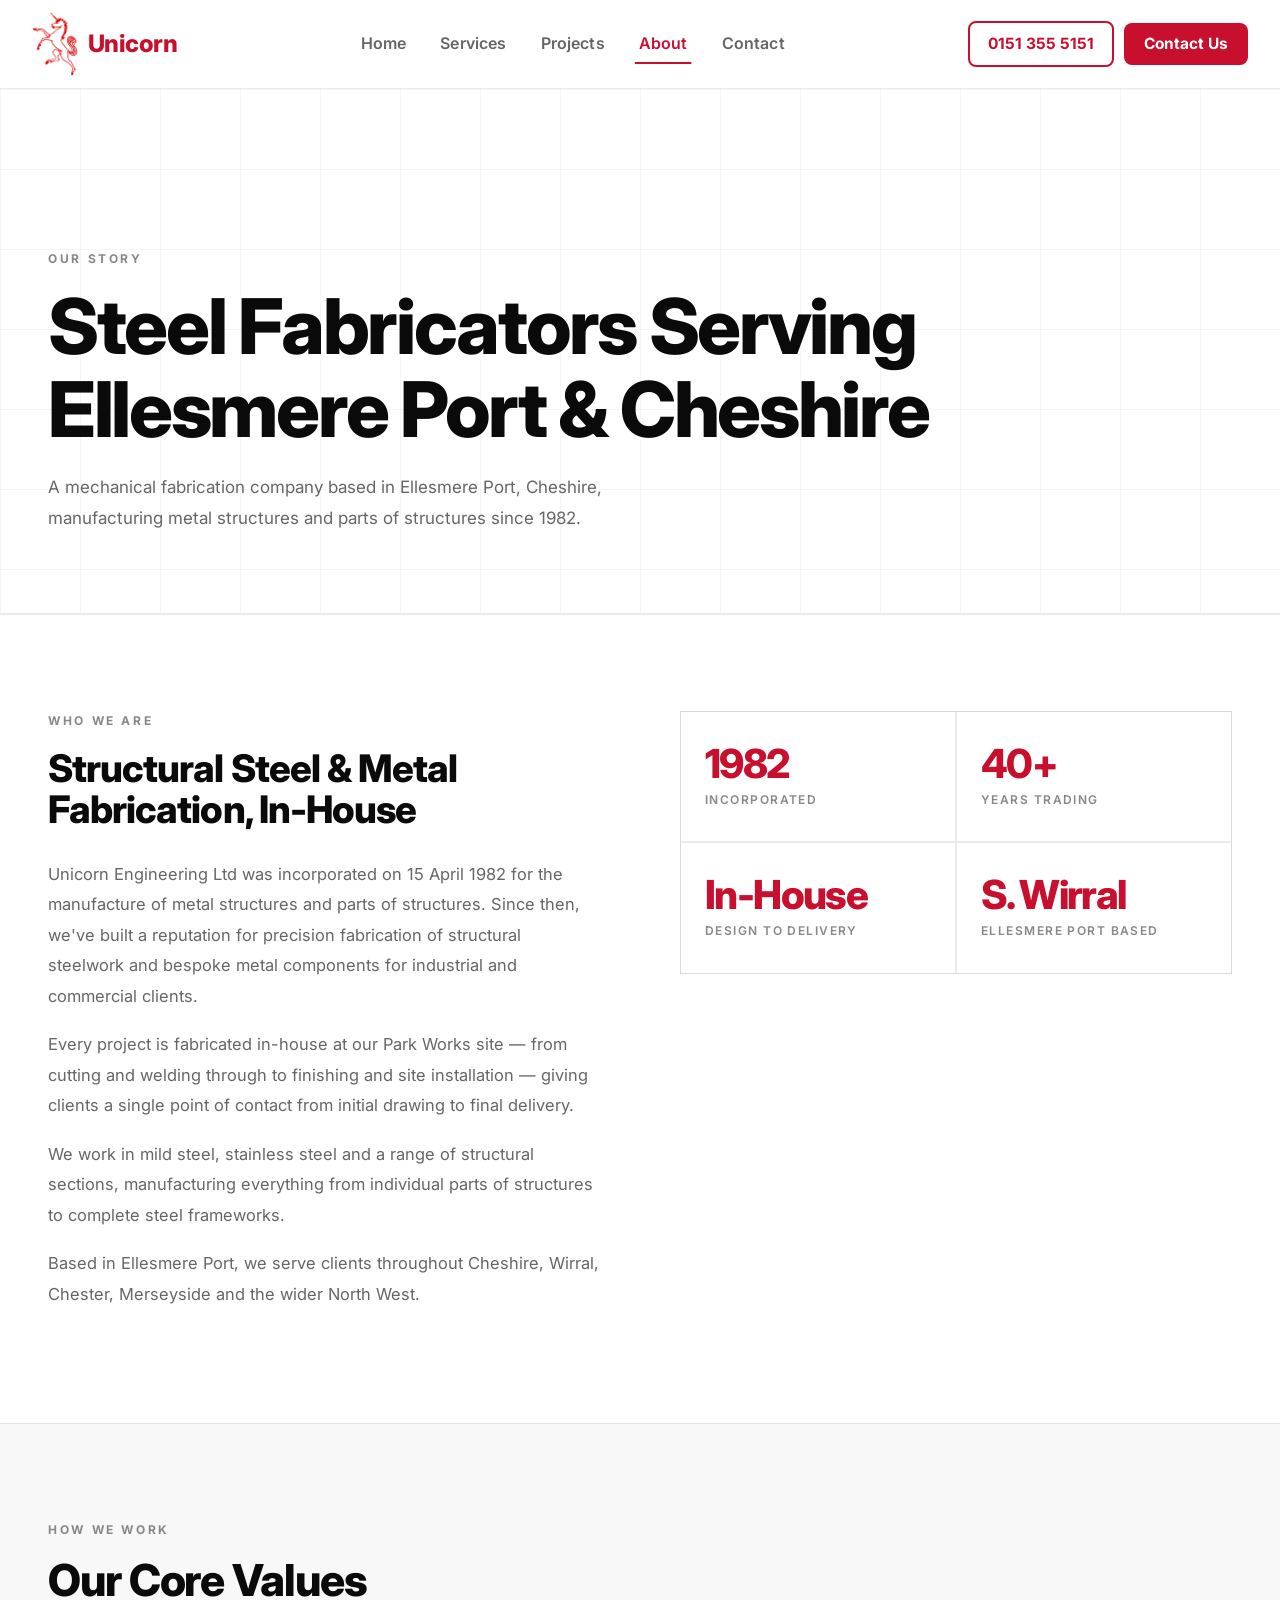
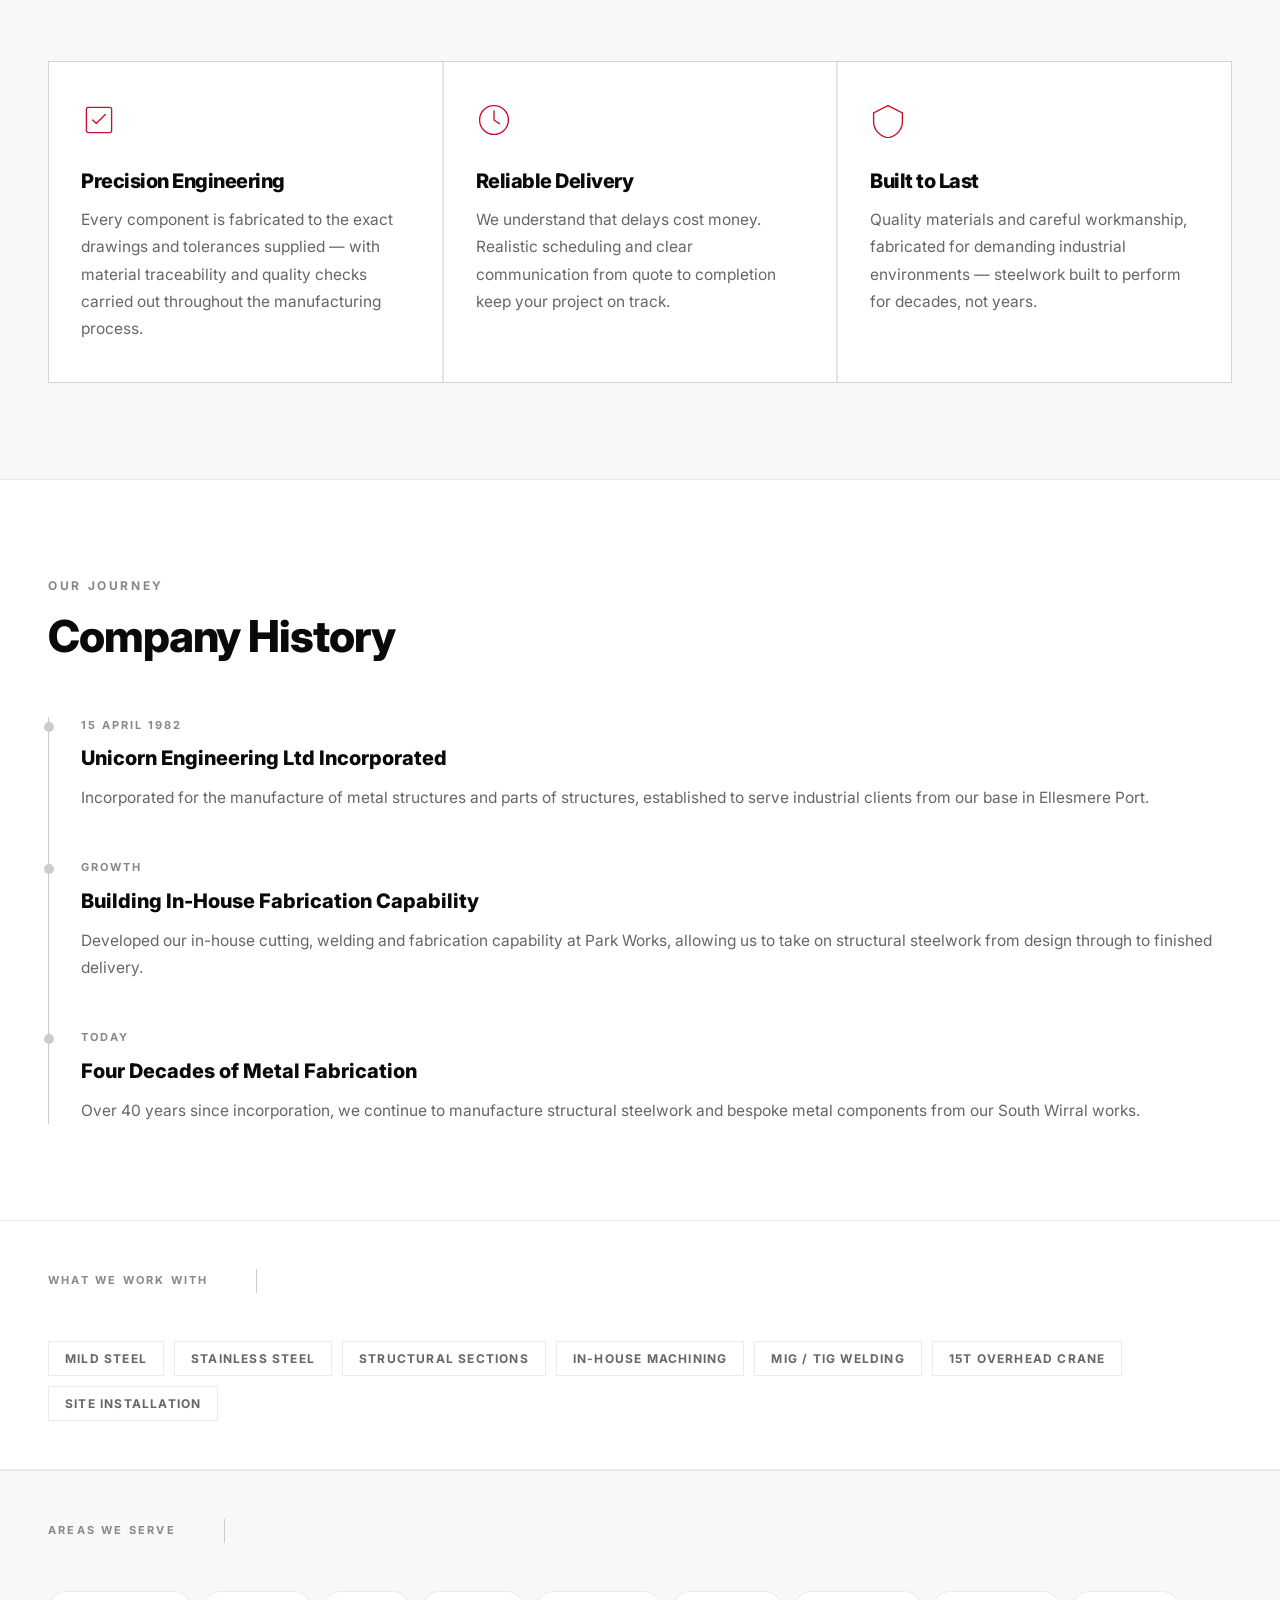
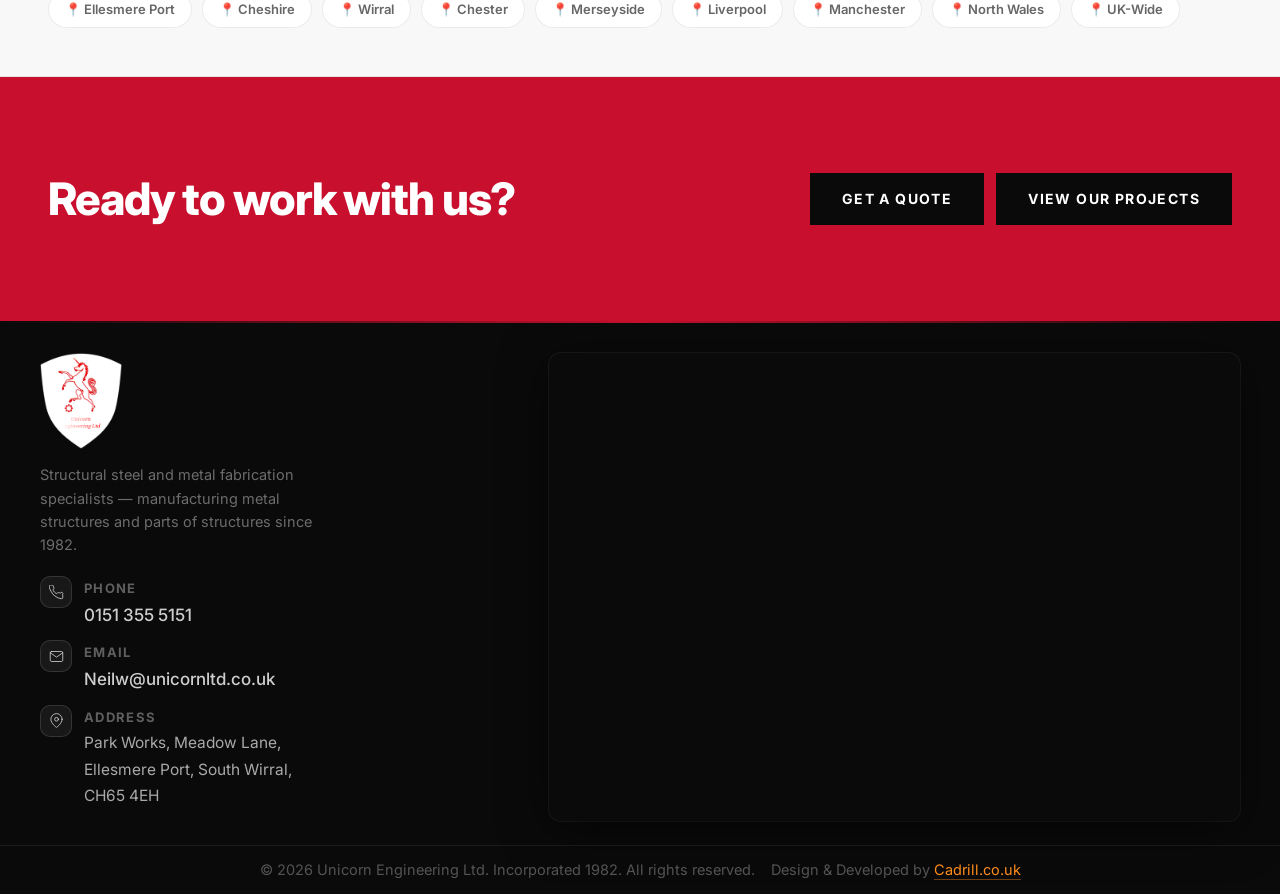
==== commit 0b9a97c7: "Update contact email and wire up contact form to Web3Forms - Replaced karenm@unicornltd.co.uk with N" ====
--- a/about.html
+++ b/about.html
@@ -2,6 +2,15 @@
 <html lang="en">
 <head>
   <meta charset="UTF-8" />
+  <!-- Google tag (gtag.js) -->
+  <script async src="https://www.googletagmanager.com/gtag/js?id=G-K68HDT0REY"></script>
+  <script>
+    window.dataLayer = window.dataLayer || [];
+    function gtag(){dataLayer.push(arguments);}
+    gtag('js', new Date());
+
+    gtag('config', 'G-K68HDT0REY');
+  </script>
   <meta name="viewport" content="width=device-width, initial-scale=1.0" />
   <title>About Us — Steel Fabricators Serving Ellesmere Port &amp; Cheshire | Unicorn Engineering Ltd</title>
   <meta name="description" content="Unicorn Engineering Ltd — incorporated 15 April 1982, manufacturing metal structures and parts of structures from our Ellesmere Port works, serving Cheshire, Wirral and the North West." />
@@ -29,7 +38,7 @@
     "image": "https://www.unicorn-ltd.co.uk/images/og-image.png",
     "url": "https://www.unicorn-ltd.co.uk/",
     "telephone": "+441513555151",
-    "email": "karenm@unicornltd.co.uk",
+    "email": "Neilw@unicornltd.co.uk",
     "description": "Unicorn Engineering Ltd manufactures metal structures and parts of structures in-house at Park Works, Ellesmere Port, Cheshire — structural steel fabrication, mechanical site and workshop services, and in-house machining since 1982.",
     "address": {
       "@type": "PostalAddress",
@@ -268,13 +277,13 @@
             <span class="footer__value">0151 355 5151</span>
           </span>
         </a>
-        <a href="mailto:karenm@unicornltd.co.uk" class="footer__contact-item">
+        <a href="mailto:Neilw@unicornltd.co.uk" class="footer__contact-item">
           <span class="footer__contact-icon">
             <svg viewBox="0 0 24 24" fill="none" width="15" height="15" stroke="currentColor" stroke-width="1.5" stroke-linecap="round" stroke-linejoin="round"><path d="M4 4h16c1.1 0 2 .9 2 2v12c0 1.1-.9 2-2 2H4c-1.1 0-2-.9-2-2V6c0-1.1.9-2 2-2z"/><polyline points="22,6 12,13 2,6"/></svg>
           </span>
           <span class="footer__contact-text">
             <span class="footer__label">Email</span>
-            <span class="footer__value">karenm@unicornltd.co.uk</span>
+            <span class="footer__value">Neilw@unicornltd.co.uk</span>
           </span>
         </a>
         <div class="footer__contact-item">
--- a/css/style.css
+++ b/css/style.css
@@ -366,35 +366,40 @@
 /* ── Hero intro (business intro text overlaid on the hero photo, right side) ── */
 .hero-intro {
   position: absolute;
-  left: 53%;
-  right: 4%;
+  left: 49%;
+  right: 3%;
   top: 50%;
+  bottom: 0;
   z-index: 2;
   padding: 0 0 0 20px;
   border-left: 3px solid var(--primary);
+  display: flex;
+  flex-direction: column;
+  justify-content: flex-start;
+  overflow: hidden;
 }
 .hero-intro__eyebrow {
-  font-size: 14px;
+  font-size: clamp(12px, 1.1vw, 14px);
   font-weight: 700;
   letter-spacing: 0.16em;
   text-transform: uppercase;
   color: rgba(255,255,255,0.8);
-  margin-bottom: 12px;
+  margin-bottom: 10px;
 }
 .hero-intro__title {
-  font-size: clamp(26px, 3.1vw, 44px);
+  font-size: clamp(24px, 2.9vw, 44px);
   font-weight: 800;
-  line-height: 1.14;
+  line-height: 1.12;
   color: #ffffff;
   letter-spacing: -0.02em;
-  margin-bottom: 14px;
+  margin-bottom: 12px;
 }
 .hero-intro__title span { color: #0a0a0a; }
 .hero-intro__body {
-  font-size: clamp(15px, 1.35vw, 18px);
-  line-height: 1.65;
+  font-size: clamp(13px, 1.2vw, 18px);
+  line-height: 1.55;
   color: rgba(255,255,255,0.88);
-  margin-bottom: 20px;
+  margin-bottom: 16px;
 }
 .hero-intro__cta {
   display: inline-flex;
@@ -411,10 +416,12 @@
   text-decoration: none;
   box-shadow: 0 10px 24px rgba(0,0,0,0.4);
   transition: background 0.2s, transform 0.2s;
+  flex-shrink: 0;
+  align-self: flex-start;
 }
 .hero-intro__cta:hover { background: #1a1a1a; transform: translateY(-1px); }
 
-@media (max-width: 1024px) {
+@media (max-width: 1300px) {
   .hero-intro__body { display: none; }
 }
 
@@ -1586,6 +1593,10 @@
     max-width: 100%;
     overflow-wrap: break-word;
   }
+  .hero-intro__eyebrow { font-size: clamp(11px, 3.2vw, 15px); margin-bottom: clamp(8px, 2.5vw, 12px); }
+  .hero-intro__title { font-size: clamp(24px, 7vw, 36px); margin-bottom: clamp(10px, 3vw, 14px); }
+  .hero-intro__body { font-size: clamp(14px, 3.6vw, 17px); margin-bottom: clamp(16px, 4vw, 20px); }
+  .hero-intro__cta { font-size: clamp(12px, 3.2vw, 14px); padding: clamp(11px, 3vw, 13px) clamp(20px, 5vw, 26px); }
 
   /* Services section */
   .services-section { padding: 56px 0; }
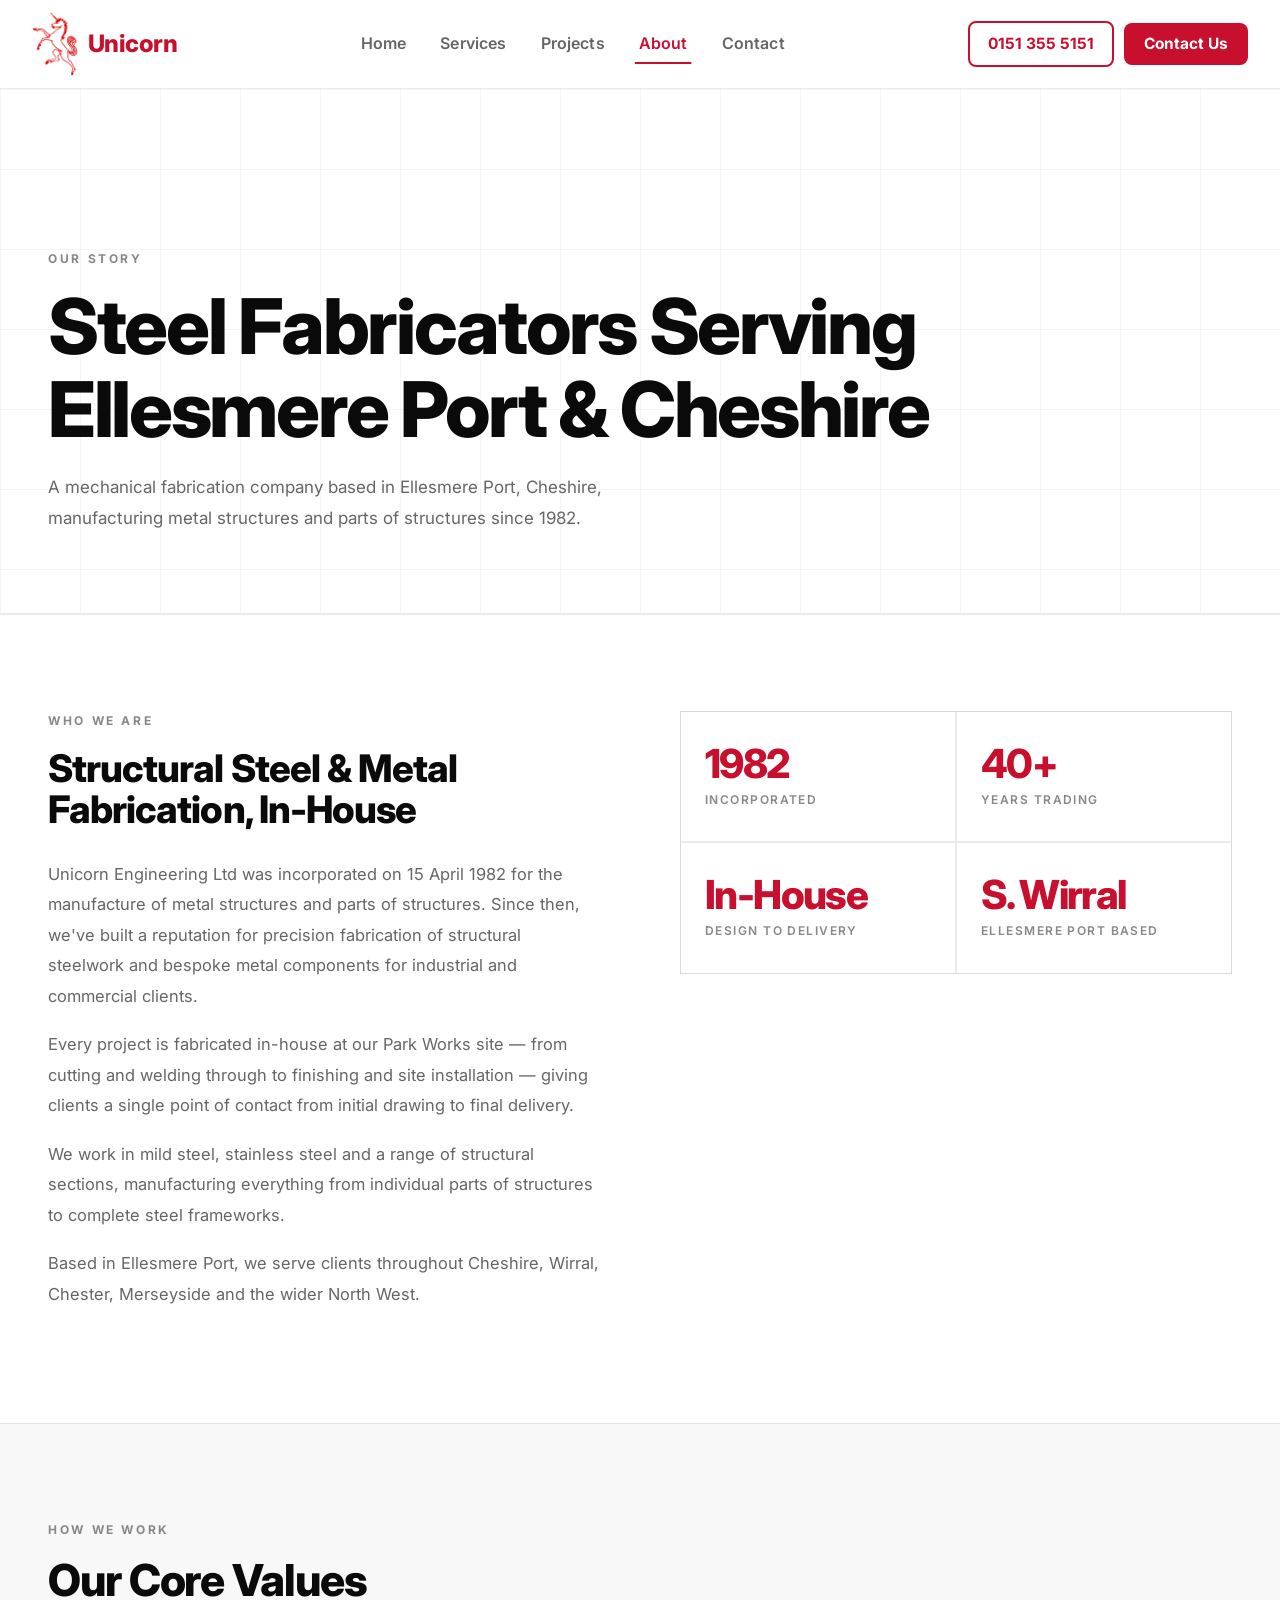
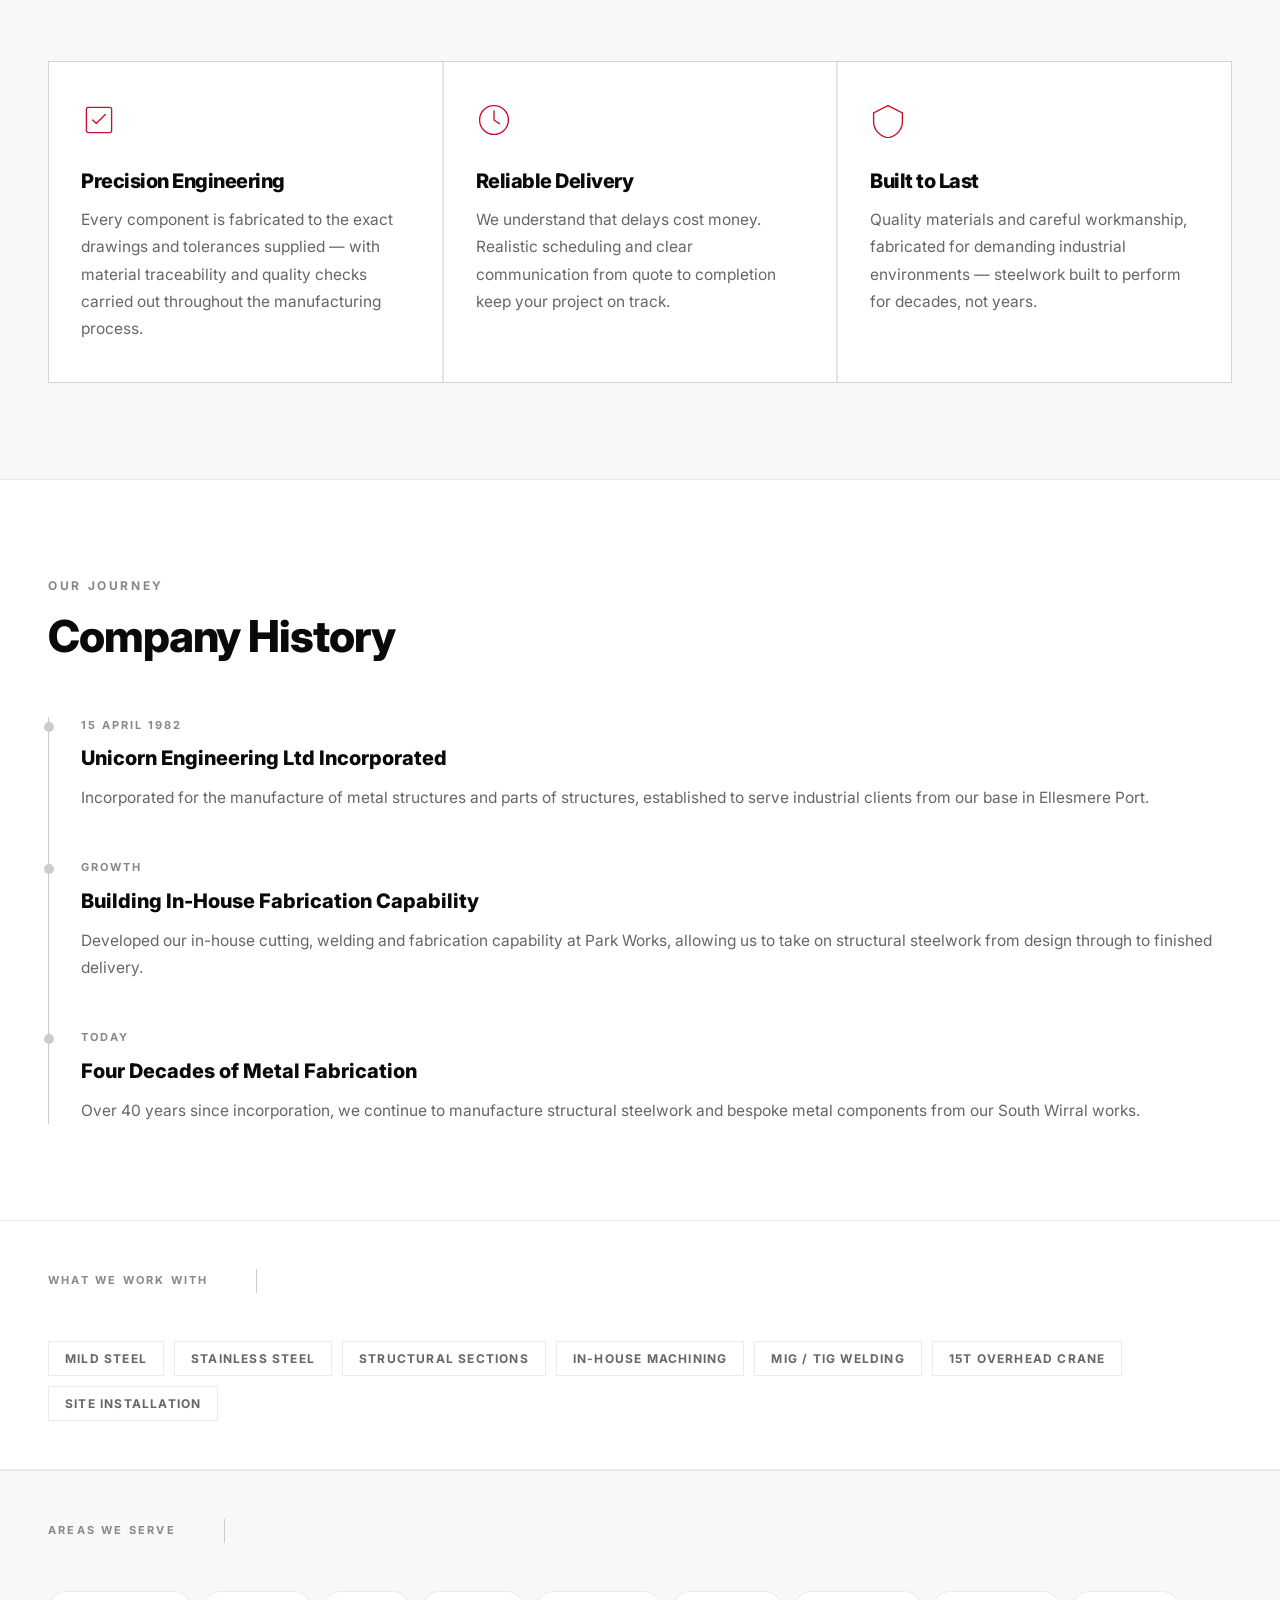
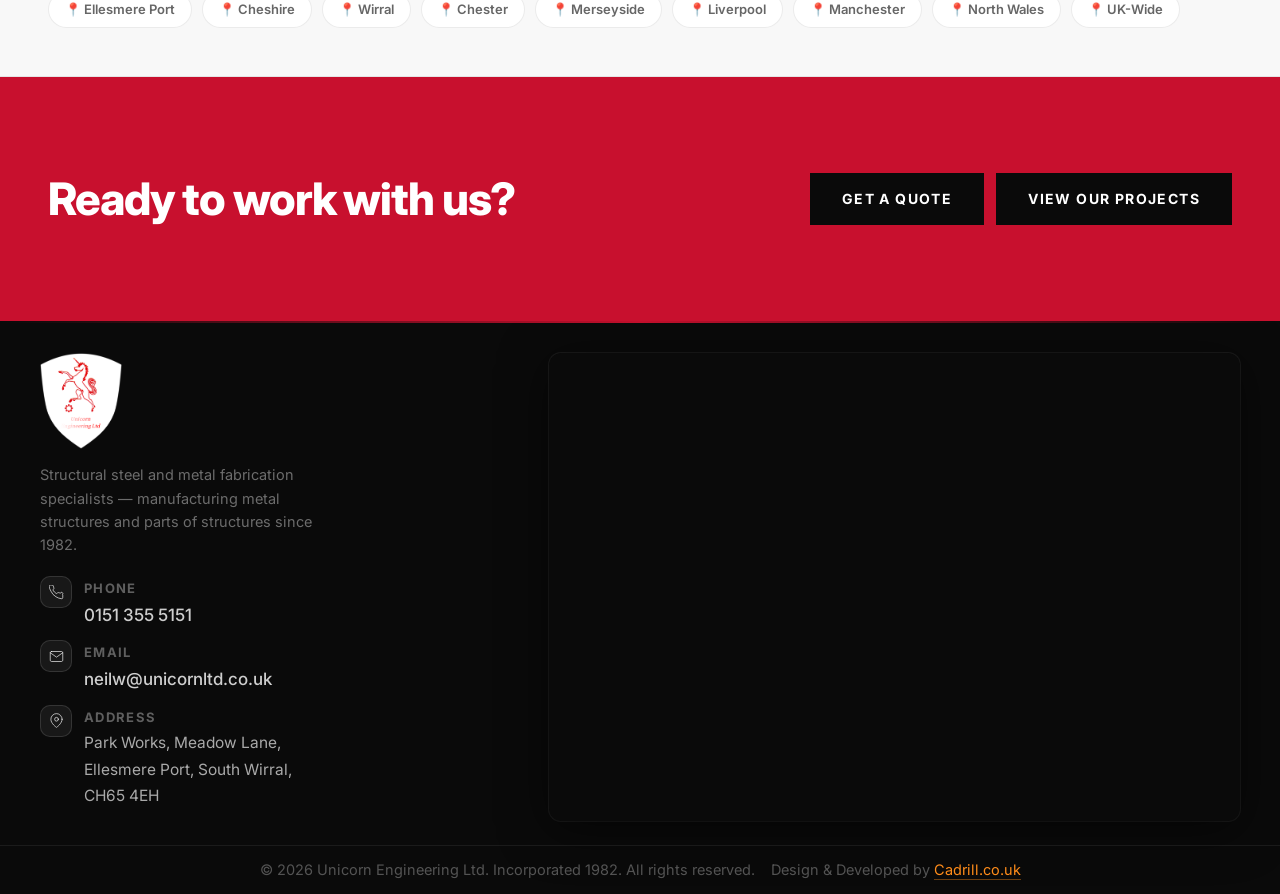
==== commit 182008e3: "Update cyclone vessel photos and contact emails - Add delivery and crane-lift photos to the cyclone " ====
--- a/about.html
+++ b/about.html
@@ -38,7 +38,7 @@
     "image": "https://www.unicorn-ltd.co.uk/images/og-image.png",
     "url": "https://www.unicorn-ltd.co.uk/",
     "telephone": "+441513555151",
-    "email": "Neilw@unicornltd.co.uk",
+    "email": "neilw@unicornltd.co.uk",
     "description": "Unicorn Engineering Ltd manufactures metal structures and parts of structures in-house at Park Works, Ellesmere Port, Cheshire — structural steel fabrication, mechanical site and workshop services, and in-house machining since 1982.",
     "address": {
       "@type": "PostalAddress",
@@ -277,13 +277,13 @@
             <span class="footer__value">0151 355 5151</span>
           </span>
         </a>
-        <a href="mailto:Neilw@unicornltd.co.uk" class="footer__contact-item">
+        <a href="mailto:neilw@unicornltd.co.uk" class="footer__contact-item">
           <span class="footer__contact-icon">
             <svg viewBox="0 0 24 24" fill="none" width="15" height="15" stroke="currentColor" stroke-width="1.5" stroke-linecap="round" stroke-linejoin="round"><path d="M4 4h16c1.1 0 2 .9 2 2v12c0 1.1-.9 2-2 2H4c-1.1 0-2-.9-2-2V6c0-1.1.9-2 2-2z"/><polyline points="22,6 12,13 2,6"/></svg>
           </span>
           <span class="footer__contact-text">
             <span class="footer__label">Email</span>
-            <span class="footer__value">Neilw@unicornltd.co.uk</span>
+            <span class="footer__value">neilw@unicornltd.co.uk</span>
           </span>
         </a>
         <div class="footer__contact-item">
--- a/css/style.css
+++ b/css/style.css
@@ -1426,6 +1426,7 @@
 .ci-item__icon { width: 18px; height: 18px; flex-shrink: 0; margin-top: 2px; color: var(--grey-4); }
 .ci-item__label { font-size: 11px; font-weight: 700; letter-spacing: 0.12em; text-transform: uppercase; color: var(--grey-4); margin-bottom: 5px; }
 .ci-item__val { font-size: 15.5px; color: var(--grey-6); line-height: 1.5; }
+.ci-item__val + .ci-item__val { margin-top: 10px; padding-top: 10px; border-top: 1px solid var(--grey-2); }
 .ci-item__val a { color: var(--grey-6); text-decoration: none; transition: color 0.2s; }
 .ci-item__val a:hover { color: var(--primary); }
 
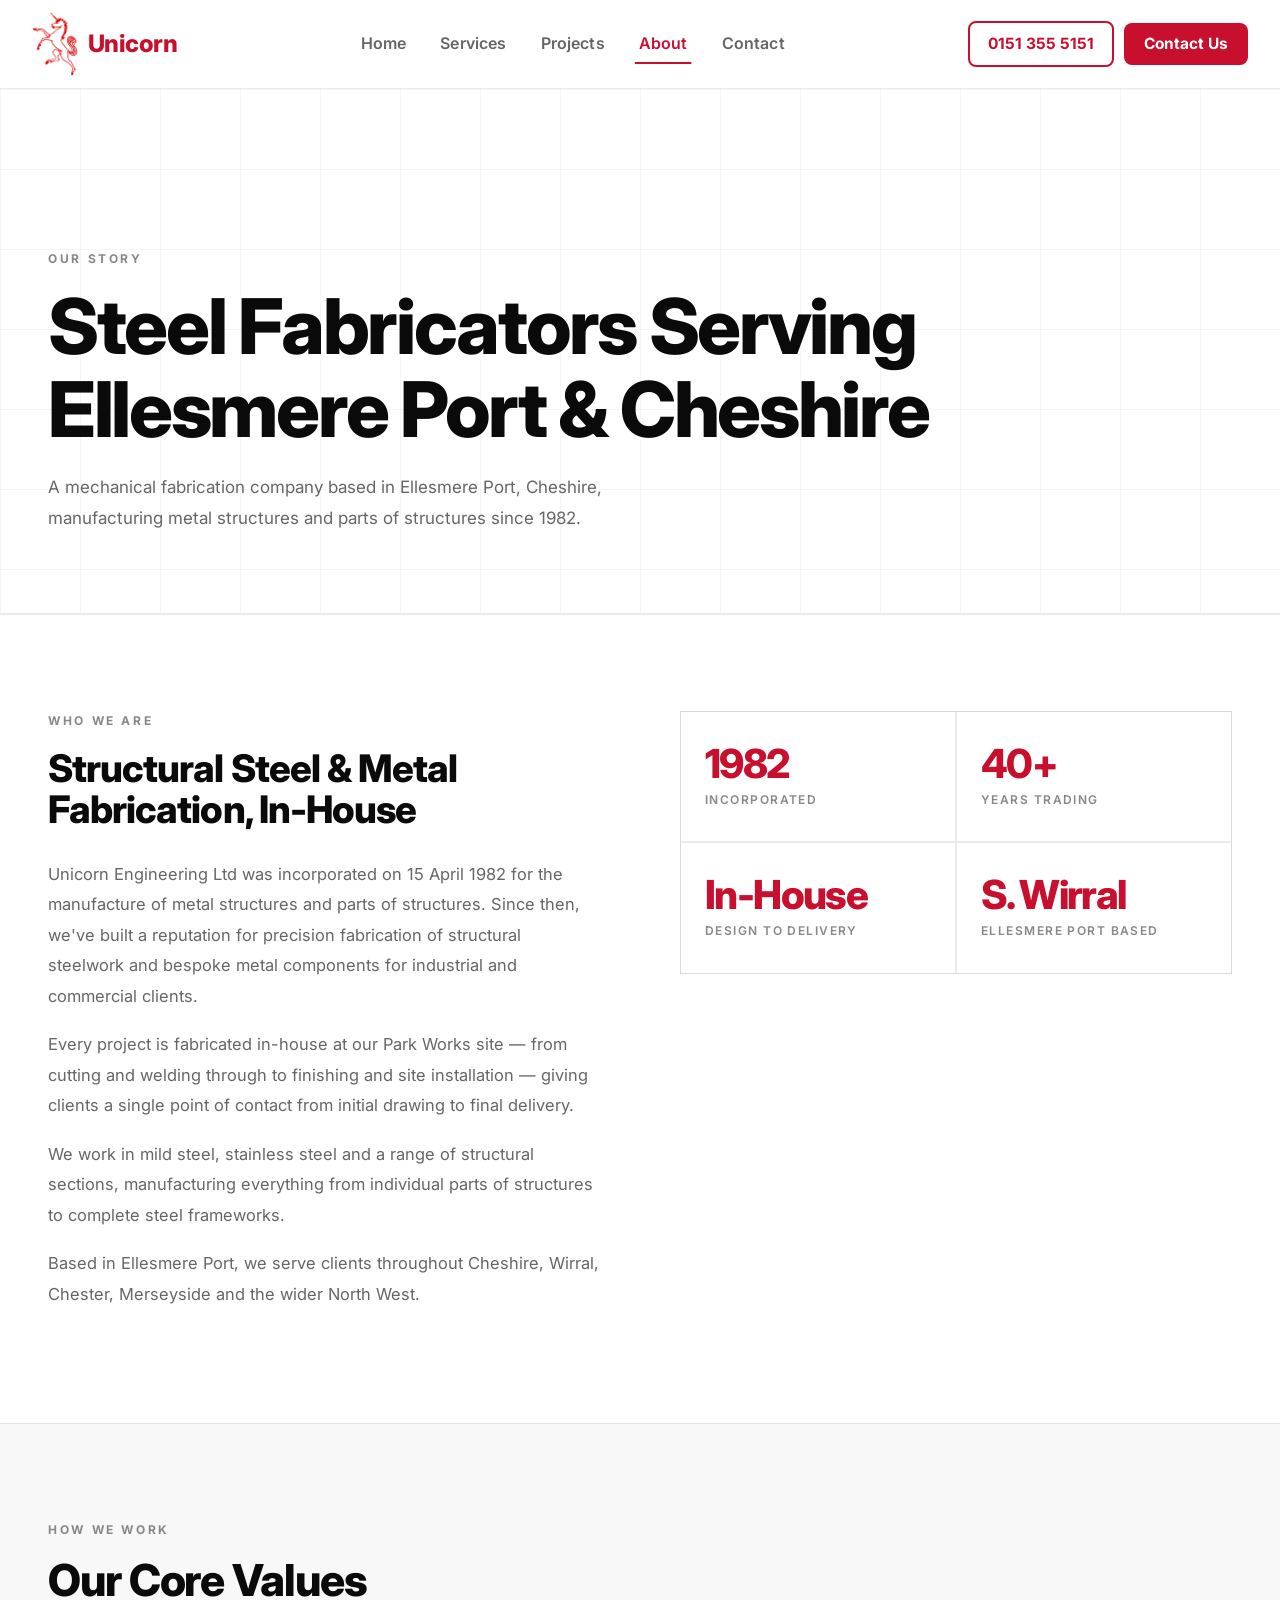
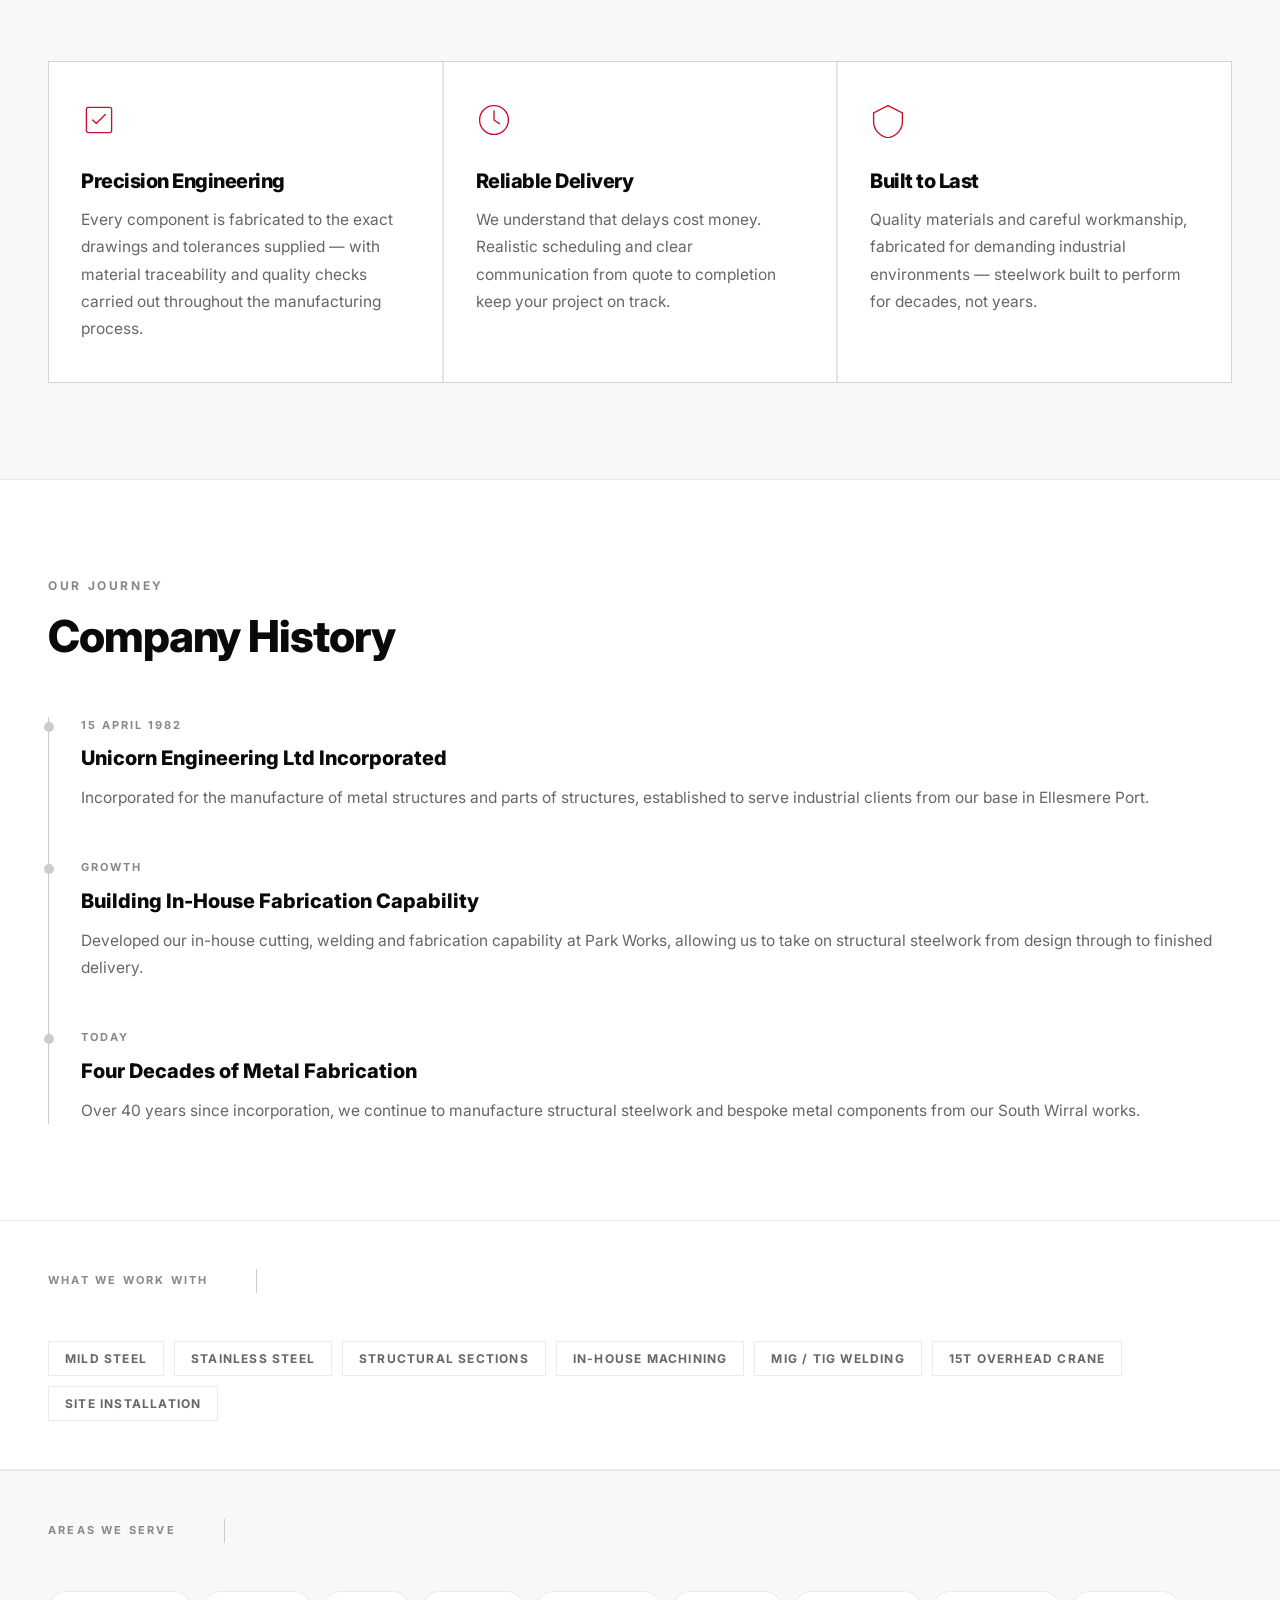
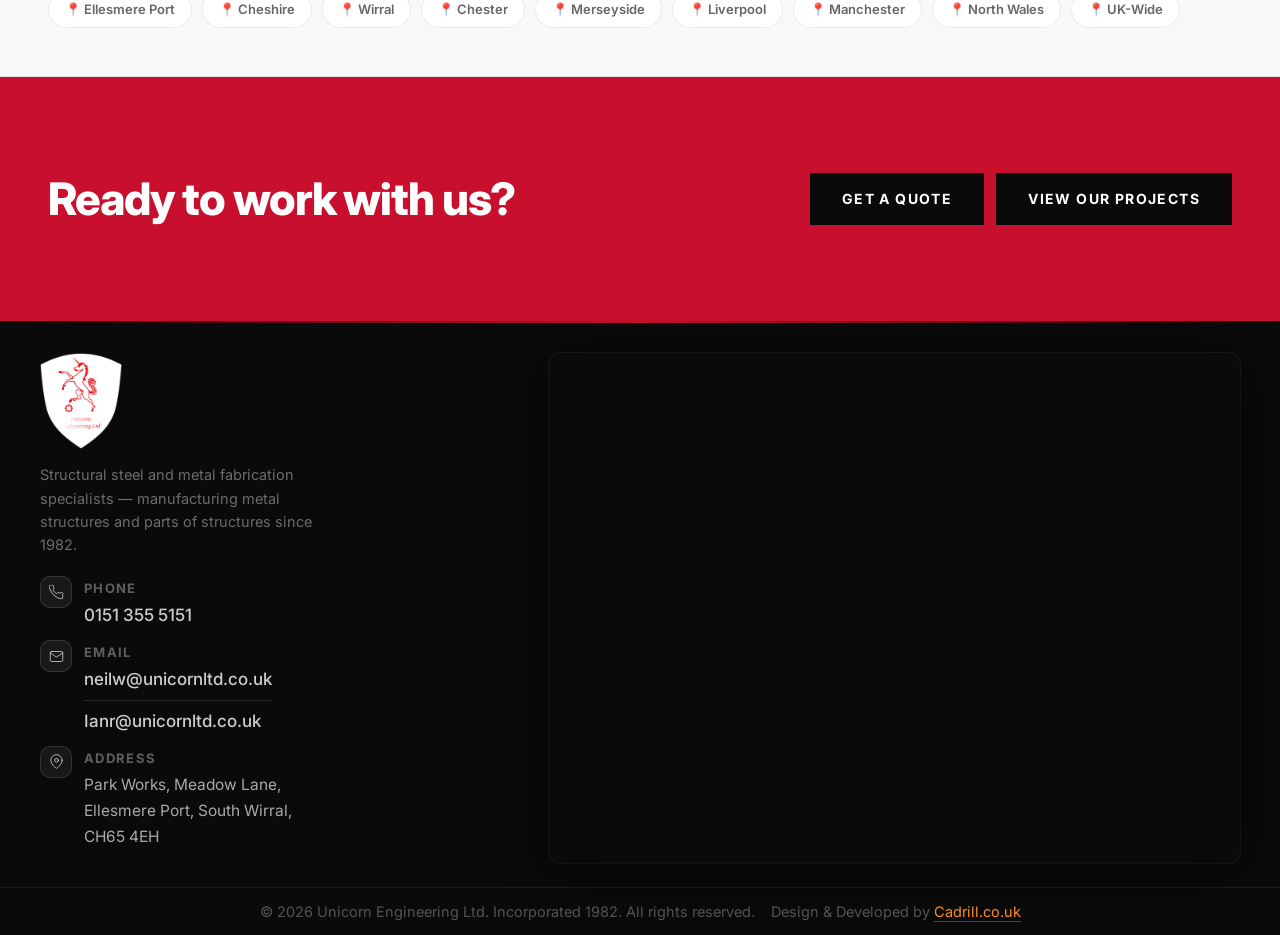
==== commit 2fda6e0f: "Add Ianr@unicornltd.co.uk to the footer Both emails now share one Email entry in the footer on every" ====
--- a/about.html
+++ b/about.html
@@ -277,15 +277,16 @@
             <span class="footer__value">0151 355 5151</span>
           </span>
         </a>
-        <a href="mailto:neilw@unicornltd.co.uk" class="footer__contact-item">
+        <div class="footer__contact-item">
           <span class="footer__contact-icon">
             <svg viewBox="0 0 24 24" fill="none" width="15" height="15" stroke="currentColor" stroke-width="1.5" stroke-linecap="round" stroke-linejoin="round"><path d="M4 4h16c1.1 0 2 .9 2 2v12c0 1.1-.9 2-2 2H4c-1.1 0-2-.9-2-2V6c0-1.1.9-2 2-2z"/><polyline points="22,6 12,13 2,6"/></svg>
           </span>
           <span class="footer__contact-text">
             <span class="footer__label">Email</span>
-            <span class="footer__value">neilw@unicornltd.co.uk</span>
-          </span>
-        </a>
+            <a href="mailto:neilw@unicornltd.co.uk" class="footer__value">neilw@unicornltd.co.uk</a>
+            <a href="mailto:Ianr@unicornltd.co.uk" class="footer__value">Ianr@unicornltd.co.uk</a>
+          </span>
+        </div>
         <div class="footer__contact-item">
           <span class="footer__contact-icon">
             <svg viewBox="0 0 24 24" fill="none" width="15" height="15" stroke="currentColor" stroke-width="1.5" stroke-linecap="round" stroke-linejoin="round"><path d="M21 10c0 7-9 13-9 13S3 17 3 10a9 9 0 1118 0z"/><circle cx="12" cy="10" r="3"/></svg>
--- a/css/style.css
+++ b/css/style.css
@@ -1040,6 +1040,7 @@
   transition: color 0.2s;
 }
 .footer__value:hover { color: #fff; }
+.footer__value + .footer__value { margin-top: 4px; padding-top: 7px; border-top: 1px solid rgba(255,255,255,0.12); }
 
 .footer__address {
   font-style: normal;
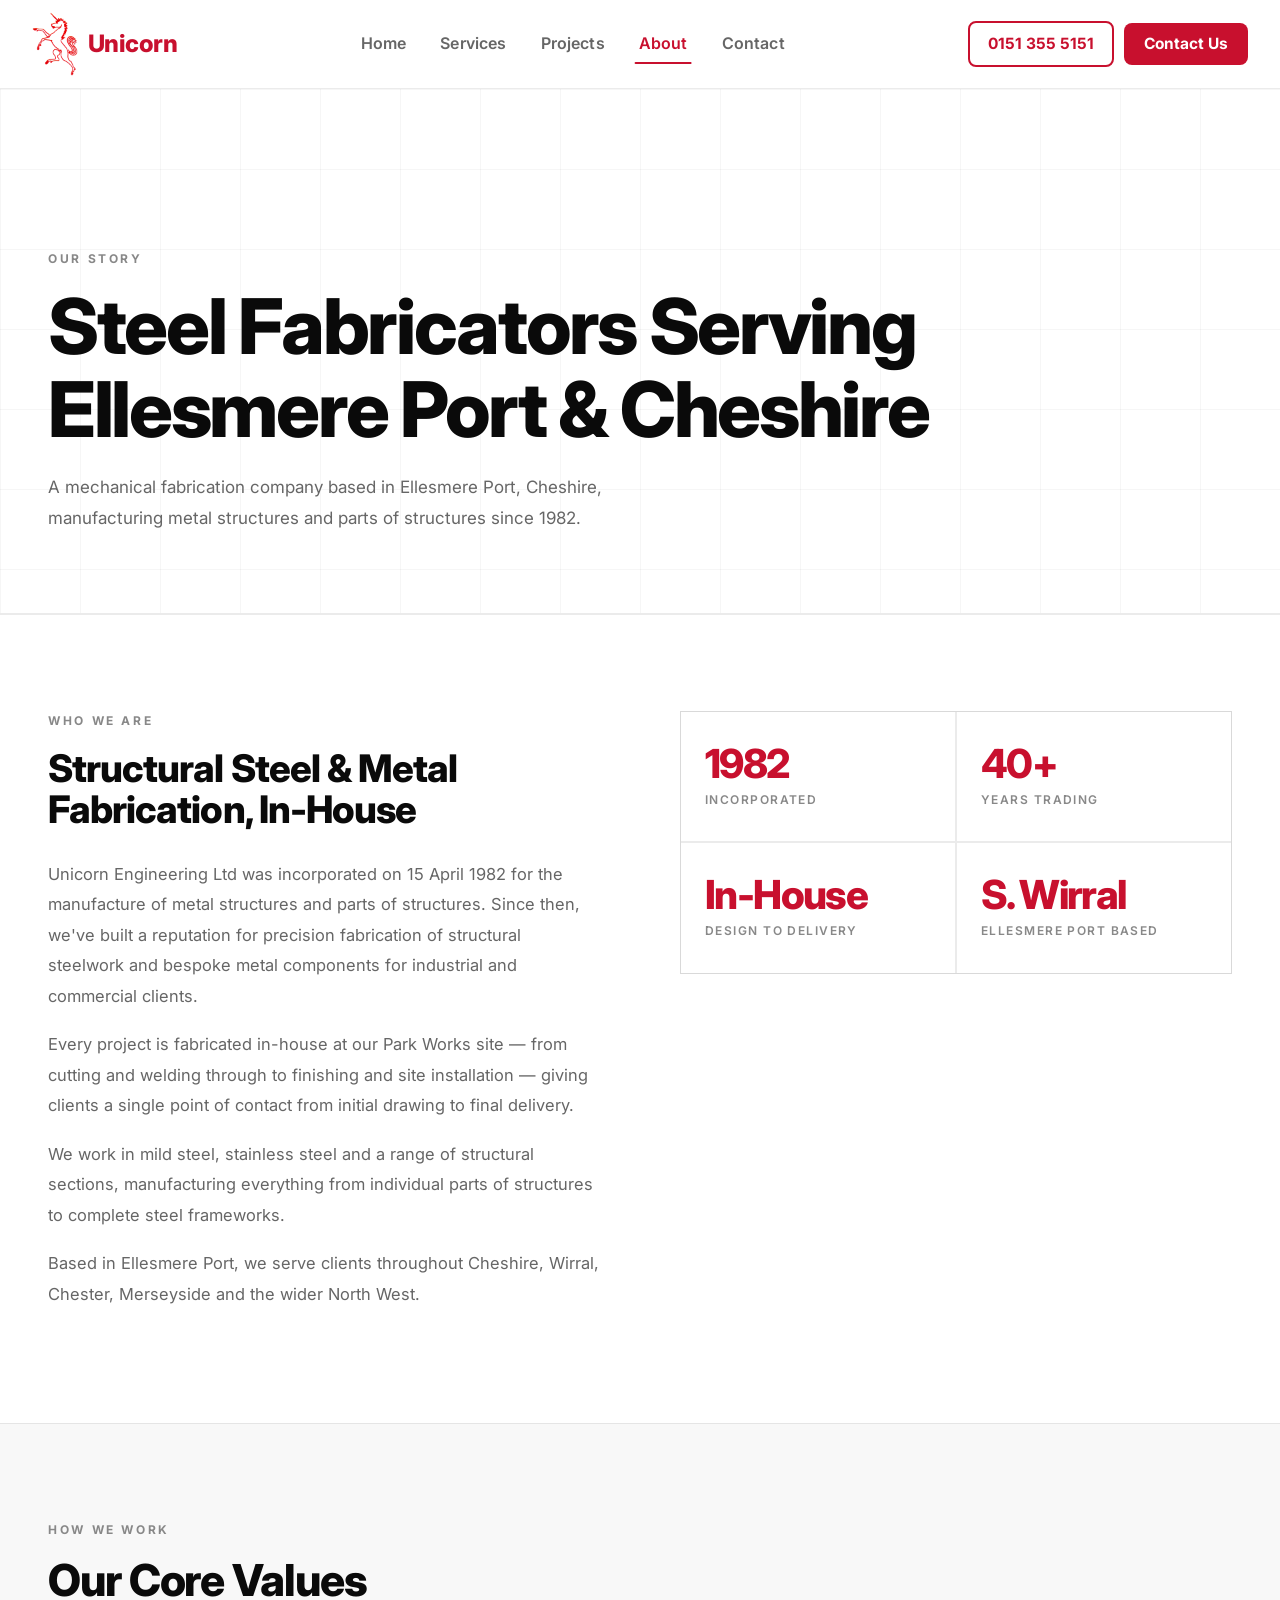
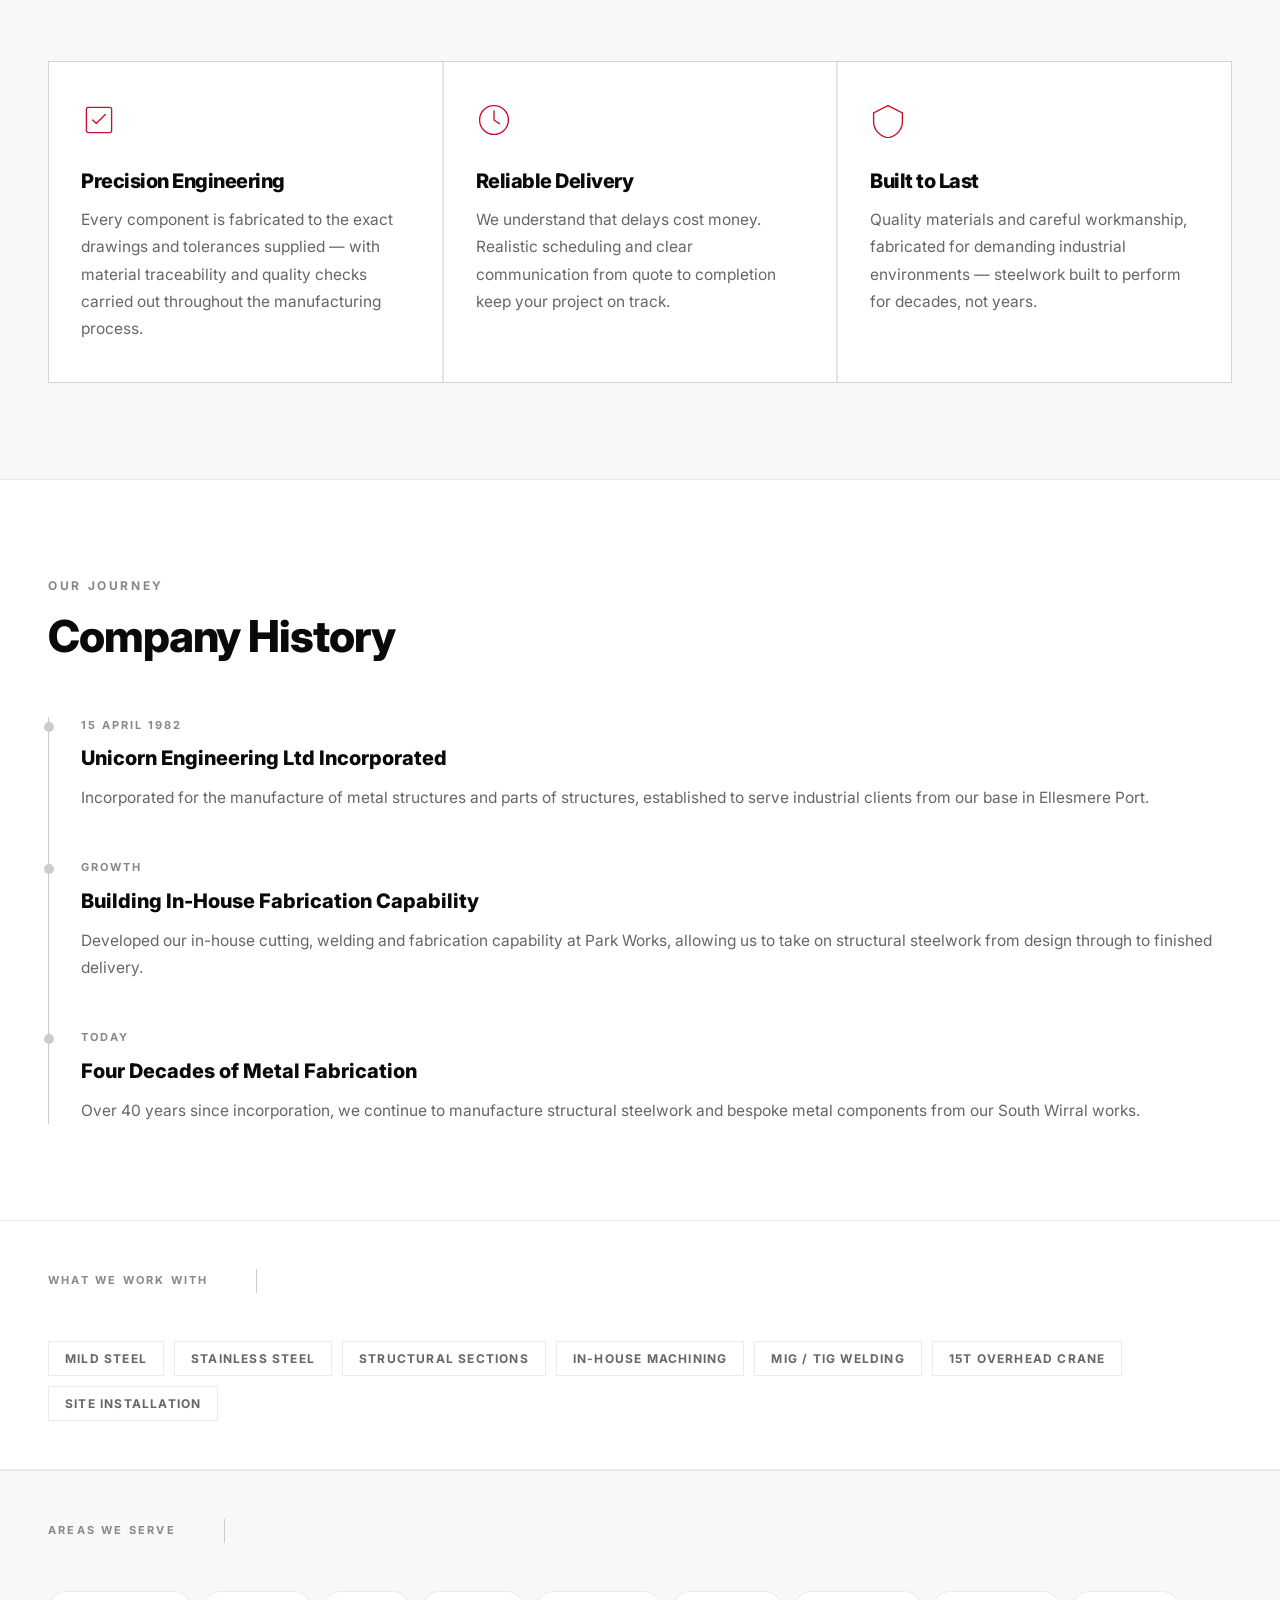
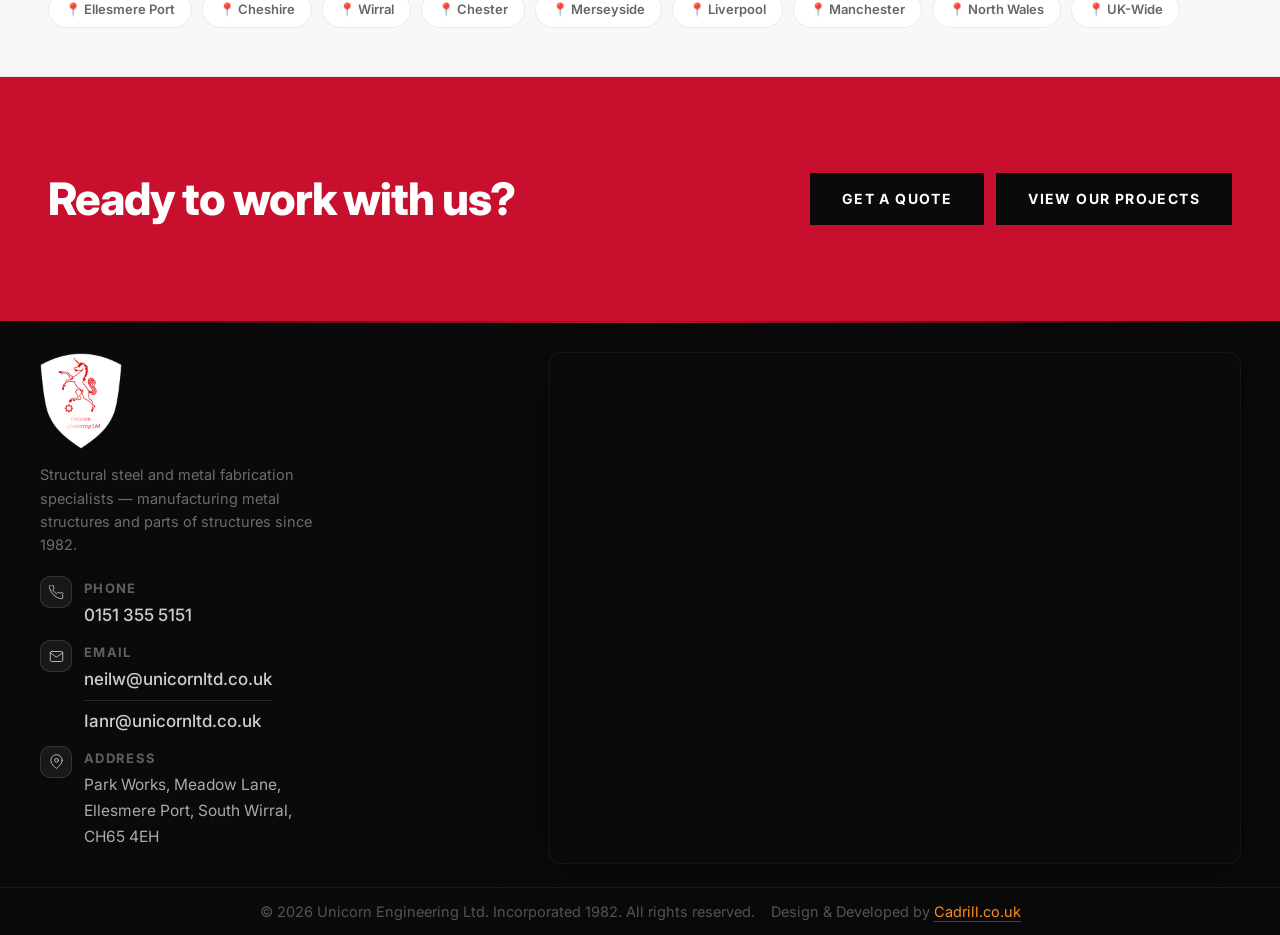
==== commit f20a100f: "Improve SEO: faster images, tighter titles and descriptions - Resize and recompress oversized logos," ====
--- a/about.html
+++ b/about.html
@@ -12,22 +12,24 @@
     gtag('config', 'G-K68HDT0REY');
   </script>
   <meta name="viewport" content="width=device-width, initial-scale=1.0" />
-  <title>About Us — Steel Fabricators Serving Ellesmere Port &amp; Cheshire | Unicorn Engineering Ltd</title>
-  <meta name="description" content="Unicorn Engineering Ltd — incorporated 15 April 1982, manufacturing metal structures and parts of structures from our Ellesmere Port works, serving Cheshire, Wirral and the North West." />
+  <title>About Us | Steel Fabricators Since 1982 | Unicorn Engineering</title>
+  <meta name="description" content="Unicorn Engineering Ltd has manufactured metal structures and parts from our Ellesmere Port works since 1982, serving Cheshire, Wirral and the North West." />
   <link rel="canonical" href="https://www.unicorn-ltd.co.uk/about" />
   <meta property="og:type" content="website" />
   <meta property="og:url" content="https://www.unicorn-ltd.co.uk/about" />
-  <meta property="og:title" content="About Us — Steel Fabricators Serving Ellesmere Port &amp; Cheshire | Unicorn Engineering Ltd" />
-  <meta property="og:description" content="Unicorn Engineering Ltd — incorporated 15 April 1982, manufacturing metal structures and parts of structures from our Ellesmere Port works, serving Cheshire, Wirral and the North West." />
+  <meta property="og:title" content="About Us | Steel Fabricators Since 1982 | Unicorn Engineering" />
+  <meta property="og:description" content="Unicorn Engineering Ltd has manufactured metal structures and parts from our Ellesmere Port works since 1982, serving Cheshire, Wirral and the North West." />
   <meta property="og:image" content="https://www.unicorn-ltd.co.uk/images/og-image.png" />
   <meta property="og:image:width" content="1200" />
   <meta property="og:image:height" content="1200" />
   <meta name="twitter:card" content="summary_large_image" />
-  <meta name="twitter:title" content="About Us — Steel Fabricators Serving Ellesmere Port &amp; Cheshire | Unicorn Engineering Ltd" />
-  <meta name="twitter:description" content="Unicorn Engineering Ltd — incorporated 15 April 1982, manufacturing metal structures and parts of structures from our Ellesmere Port works, serving Cheshire, Wirral and the North West." />
+  <meta name="twitter:title" content="About Us | Steel Fabricators Since 1982 | Unicorn Engineering" />
+  <meta name="twitter:description" content="Unicorn Engineering Ltd has manufactured metal structures and parts from our Ellesmere Port works since 1982, serving Cheshire, Wirral and the North West." />
   <meta name="twitter:image" content="https://www.unicorn-ltd.co.uk/images/og-image.png" />
   <link rel="stylesheet" href="css/style.css" />
   <link rel="icon" type="image/png" href="images/icon-unicorn.png" />
+  <link rel="preconnect" href="https://fonts.googleapis.com" />
+  <link rel="preconnect" href="https://fonts.gstatic.com" crossorigin />
   <link href="https://fonts.googleapis.com/css2?family=Inter:wght@400;500;600;700;800&display=swap" rel="stylesheet" />
   <script type="application/ld+json">
   {
@@ -36,6 +38,8 @@
     "@id": "https://www.unicorn-ltd.co.uk/#business",
     "name": "Unicorn Engineering Ltd",
     "image": "https://www.unicorn-ltd.co.uk/images/og-image.png",
+    "logo": "https://www.unicorn-ltd.co.uk/images/logo-unicorn.png",
+    "hasMap": "https://www.google.com/maps?cid=5443946622606818586",
     "url": "https://www.unicorn-ltd.co.uk/",
     "telephone": "+441513555151",
     "email": "neilw@unicornltd.co.uk",
@@ -73,7 +77,7 @@
   <header class="header">
     <div class="header__inner">
       <a href="/" class="header__logo">
-        <img src="images/logo-unicorn-icon-red.png" alt="Unicorn Engineering Ltd" />
+        <img src="images/logo-unicorn-icon-red.png" width="137" height="192" alt="Unicorn Engineering Ltd" />
         <span class="header__logo-text">Unicorn</span>
       </a>
       <nav class="nav">
@@ -95,7 +99,7 @@
 
   <div class="mobile-nav" id="mobileNav">
     <div class="mobile-nav__head">
-      <img src="images/logo-unicorn.png" class="mobile-nav__logo" alt="Unicorn Engineering Ltd" />
+      <img src="images/logo-unicorn.png" width="339" height="360" class="mobile-nav__logo" alt="Unicorn Engineering Ltd" />
       <button class="mobile-nav__close" onclick="closeMobileNav()" aria-label="Close menu">✕</button>
     </div>
     <nav class="mobile-nav__links">
@@ -266,7 +270,7 @@
   <footer class="footer">
     <div class="footer__inner">
       <div class="footer__contact">
-        <img src="images/logo-unicorn-footer.png" class="footer__logo" alt="Unicorn Engineering Ltd" />
+        <img src="images/logo-unicorn-footer.png" width="246" height="288" class="footer__logo" loading="lazy" alt="Unicorn Engineering Ltd" />
         <p class="footer__tagline">Structural steel and metal fabrication specialists — manufacturing metal structures and parts of structures since 1982.</p>
         <a href="tel:+441513555151" class="footer__contact-item">
           <span class="footer__contact-icon">
